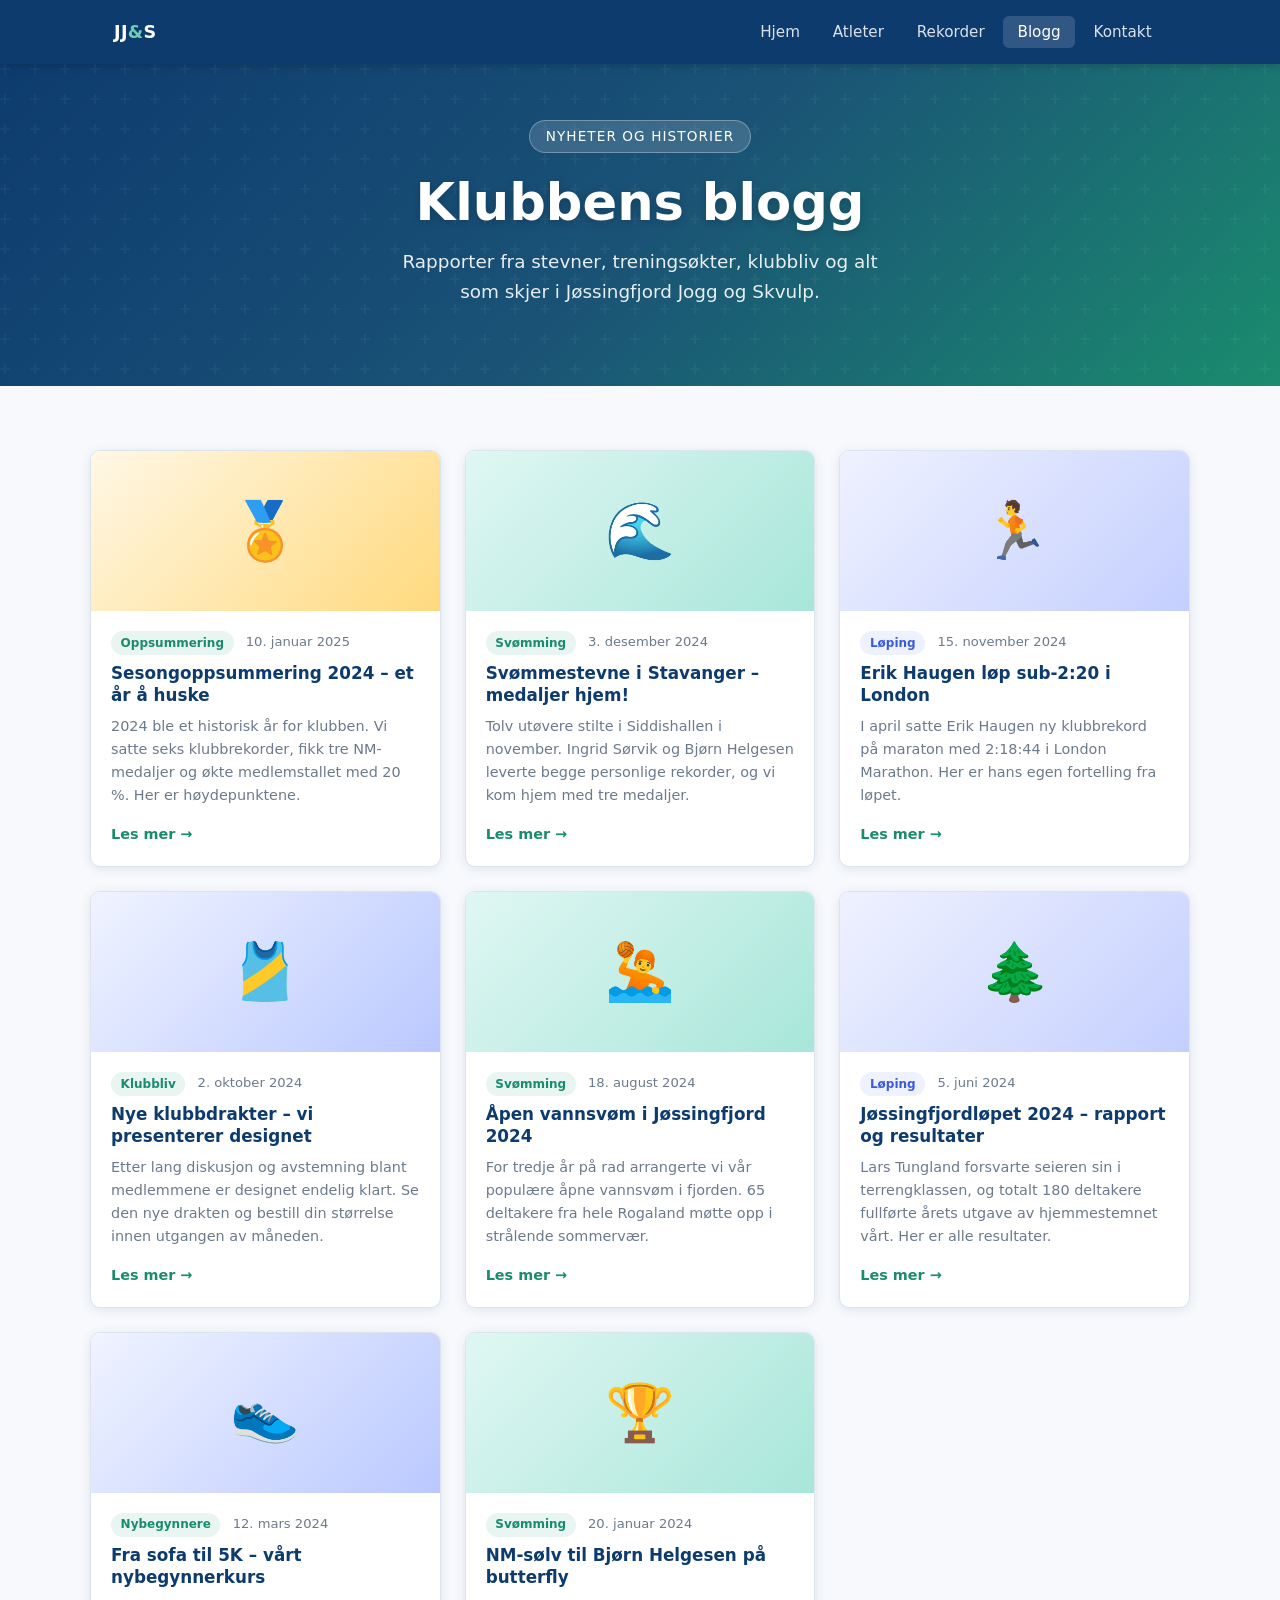
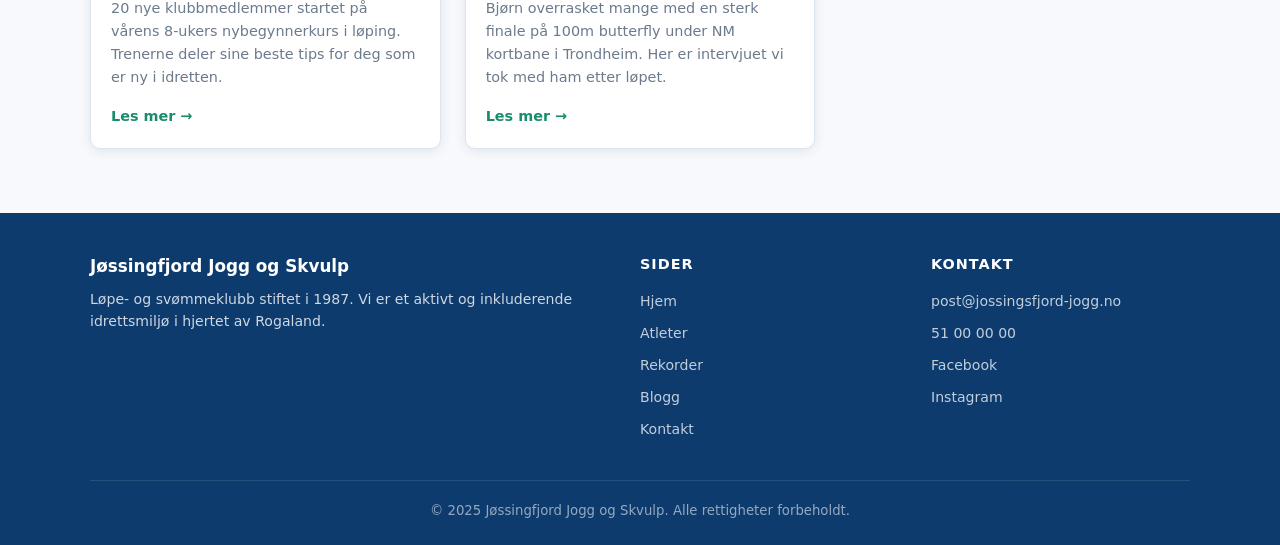
==== blogg.html @ 6ea7fe66 "Initial commit: Jøssingfjord Jogg og Skvulp nettside" ====
<!DOCTYPE html>
<html lang="no">
<head>
  <meta charset="UTF-8">
  <meta name="viewport" content="width=device-width, initial-scale=1.0">
  <title>Blogg – Jøssingfjord Jogg og Skvulp</title>
  <meta name="description" content="Nyheter, historier og oppdateringer fra Jøssingfjord Jogg og Skvulp.">
  <link rel="stylesheet" href="css/style.css">
</head>
<body>

<nav>
  <div class="nav-inner">
    <a href="index.html" class="nav-logo">JJ<span>&</span>S</a>
    <ul class="nav-links">
      <li><a href="index.html">Hjem</a></li>
      <li><a href="atleter.html">Atleter</a></li>
      <li><a href="rekorder.html">Rekorder</a></li>
      <li><a href="blogg.html" class="active">Blogg</a></li>
      <li><a href="kontakt.html">Kontakt</a></li>
    </ul>
    <div class="hamburger" aria-label="Meny" role="button">
      <span></span><span></span><span></span>
    </div>
  </div>
</nav>

<section class="hero" style="padding: 3.5rem 1.5rem 3rem;">
  <div class="hero-content">
    <div class="hero-badge">Nyheter og historier</div>
    <h1>Klubbens blogg</h1>
    <p>Rapporter fra stevner, treningsøkter, klubbliv og alt som skjer i Jøssingfjord Jogg og Skvulp.</p>
  </div>
</section>

<section class="section">
  <div class="container">
    <div class="blog-grid">

      <div class="blog-card">
        <div class="blog-card-img event-bg">🏅</div>
        <div class="blog-card-body">
          <div class="blog-meta">
            <span class="blog-tag">Oppsummering</span>
            10. januar 2025
          </div>
          <h3>Sesongoppsummering 2024 – et år å huske</h3>
          <p>2024 ble et historisk år for klubben. Vi satte seks klubbrekorder, fikk tre NM-medaljer og økte medlemstallet med 20 %. Her er høydepunktene.</p>
          <a href="blogg/sesongoppsummering-2024.html" class="read-more">Les mer →</a>
        </div>
      </div>

      <div class="blog-card">
        <div class="blog-card-img swim-bg">🌊</div>
        <div class="blog-card-body">
          <div class="blog-meta">
            <span class="blog-tag">Svømming</span>
            3. desember 2024
          </div>
          <h3>Svømmestevne i Stavanger – medaljer hjem!</h3>
          <p>Tolv utøvere stilte i Siddishallen i november. Ingrid Sørvik og Bjørn Helgesen leverte begge personlige rekorder, og vi kom hjem med tre medaljer.</p>
          <a href="blogg.html" class="read-more">Les mer →</a>
        </div>
      </div>

      <div class="blog-card">
        <div class="blog-card-img run-bg">🏃</div>
        <div class="blog-card-body">
          <div class="blog-meta">
            <span class="blog-tag run">Løping</span>
            15. november 2024
          </div>
          <h3>Erik Haugen løp sub-2:20 i London</h3>
          <p>I april satte Erik Haugen ny klubbrekord på maraton med 2:18:44 i London Marathon. Her er hans egen fortelling fra løpet.</p>
          <a href="blogg.html" class="read-more">Les mer →</a>
        </div>
      </div>

      <div class="blog-card">
        <div class="blog-card-img club-bg">🎽</div>
        <div class="blog-card-body">
          <div class="blog-meta">
            <span class="blog-tag">Klubbliv</span>
            2. oktober 2024
          </div>
          <h3>Nye klubbdrakter – vi presenterer designet</h3>
          <p>Etter lang diskusjon og avstemning blant medlemmene er designet endelig klart. Se den nye drakten og bestill din størrelse innen utgangen av måneden.</p>
          <a href="blogg.html" class="read-more">Les mer →</a>
        </div>
      </div>

      <div class="blog-card">
        <div class="blog-card-img swim-bg">🤽</div>
        <div class="blog-card-body">
          <div class="blog-meta">
            <span class="blog-tag">Svømming</span>
            18. august 2024
          </div>
          <h3>Åpen vannsvøm i Jøssingfjord 2024</h3>
          <p>For tredje år på rad arrangerte vi vår populære åpne vannsvøm i fjorden. 65 deltakere fra hele Rogaland møtte opp i strålende sommervær.</p>
          <a href="blogg.html" class="read-more">Les mer →</a>
        </div>
      </div>

      <div class="blog-card">
        <div class="blog-card-img run-bg">🌲</div>
        <div class="blog-card-body">
          <div class="blog-meta">
            <span class="blog-tag run">Løping</span>
            5. juni 2024
          </div>
          <h3>Jøssingfjordløpet 2024 – rapport og resultater</h3>
          <p>Lars Tungland forsvarte seieren sin i terrengklassen, og totalt 180 deltakere fullførte årets utgave av hjemmestemnet vårt. Her er alle resultater.</p>
          <a href="blogg.html" class="read-more">Les mer →</a>
        </div>
      </div>

      <div class="blog-card">
        <div class="blog-card-img club-bg">👟</div>
        <div class="blog-card-body">
          <div class="blog-meta">
            <span class="blog-tag">Nybegynnere</span>
            12. mars 2024
          </div>
          <h3>Fra sofa til 5K – vårt nybegynnerkurs</h3>
          <p>20 nye klubbmedlemmer startet på vårens 8-ukers nybegynnerkurs i løping. Trenerne deler sine beste tips for deg som er ny i idretten.</p>
          <a href="blogg.html" class="read-more">Les mer →</a>
        </div>
      </div>

      <div class="blog-card">
        <div class="blog-card-img swim-bg">🏆</div>
        <div class="blog-card-body">
          <div class="blog-meta">
            <span class="blog-tag">Svømming</span>
            20. januar 2024
          </div>
          <h3>NM-sølv til Bjørn Helgesen på butterfly</h3>
          <p>Bjørn overrasket mange med en sterk finale på 100m butterfly under NM kortbane i Trondheim. Her er intervjuet vi tok med ham etter løpet.</p>
          <a href="blogg.html" class="read-more">Les mer →</a>
        </div>
      </div>

    </div>
  </div>
</section>

<footer>
  <div class="footer-inner">
    <div class="footer-grid">
      <div class="footer-brand">
        <strong>Jøssingfjord Jogg og Skvulp</strong>
        <p>Løpe- og svømmeklubb stiftet i 1987. Vi er et aktivt og inkluderende idrettsmiljø i hjertet av Rogaland.</p>
      </div>
      <div class="footer-col">
        <h4>Sider</h4>
        <ul>
          <li><a href="index.html">Hjem</a></li>
          <li><a href="atleter.html">Atleter</a></li>
          <li><a href="rekorder.html">Rekorder</a></li>
          <li><a href="blogg.html">Blogg</a></li>
          <li><a href="kontakt.html">Kontakt</a></li>
        </ul>
      </div>
      <div class="footer-col">
        <h4>Kontakt</h4>
        <ul>
          <li><a href="mailto:post@jossingsfjord-jogg.no">post@jossingsfjord-jogg.no</a></li>
          <li><a href="tel:+4751000000">51 00 00 00</a></li>
          <li><a href="#">Facebook</a></li>
          <li><a href="#">Instagram</a></li>
        </ul>
      </div>
    </div>
    <div class="footer-bottom">
      &copy; 2025 Jøssingfjord Jogg og Skvulp. Alle rettigheter forbeholdt.
    </div>
  </div>
</footer>

<script src="js/main.js"></script>
</body>
</html>
---- css/style.css ----
/* =====================
   JØSSINGFJORD JOGG OG SKVULP
   ===================== */

:root {
  --primary: #0d3b6e;
  --accent: #1a8c6e;
  --light-accent: #e8f5f1;
  --bg: #f7f9fc;
  --white: #ffffff;
  --text: #1e2a3a;
  --muted: #6b7a8d;
  --border: #dce4ee;
  --shadow: 0 2px 12px rgba(13, 59, 110, 0.10);
  --radius: 10px;
}

* {
  box-sizing: border-box;
  margin: 0;
  padding: 0;
}

html {
  scroll-behavior: smooth;
}

body {
  font-family: 'Segoe UI', system-ui, -apple-system, sans-serif;
  background: var(--bg);
  color: var(--text);
  line-height: 1.6;
}

/* ---- NAVIGATION ---- */
nav {
  background: var(--primary);
  position: sticky;
  top: 0;
  z-index: 100;
  box-shadow: 0 2px 8px rgba(0,0,0,0.18);
}

.nav-inner {
  max-width: 1100px;
  margin: 0 auto;
  display: flex;
  align-items: center;
  justify-content: space-between;
  padding: 0 1.5rem;
  height: 64px;
}

.nav-logo {
  color: var(--white);
  font-size: 1.1rem;
  font-weight: 700;
  text-decoration: none;
  letter-spacing: 0.02em;
}

.nav-logo span {
  color: #6ecfb2;
}

.nav-links {
  display: flex;
  gap: 0.25rem;
  list-style: none;
}

.nav-links a {
  color: rgba(255,255,255,0.85);
  text-decoration: none;
  padding: 0.45rem 0.9rem;
  border-radius: 6px;
  font-size: 0.95rem;
  transition: background 0.2s, color 0.2s;
}

.nav-links a:hover,
.nav-links a.active {
  background: rgba(255,255,255,0.15);
  color: #fff;
}

.hamburger {
  display: none;
  flex-direction: column;
  gap: 5px;
  cursor: pointer;
  padding: 0.5rem;
}

.hamburger span {
  display: block;
  width: 24px;
  height: 2px;
  background: white;
  border-radius: 2px;
  transition: 0.3s;
}

/* ---- HERO ---- */
.hero {
  background: linear-gradient(135deg, var(--primary) 0%, #1a5276 50%, var(--accent) 100%);
  color: white;
  text-align: center;
  padding: 6rem 1.5rem 5rem;
  position: relative;
  overflow: hidden;
}

.hero::before {
  content: '';
  position: absolute;
  inset: 0;
  background: url("data:image/svg+xml,%3Csvg width='60' height='60' viewBox='0 0 60 60' xmlns='http://www.w3.org/2000/svg'%3E%3Cg fill='none' fill-rule='evenodd'%3E%3Cg fill='%23ffffff' fill-opacity='0.04'%3E%3Cpath d='M36 34v-4h-2v4h-4v2h4v4h2v-4h4v-2h-4zm0-30V0h-2v4h-4v2h4v4h2V6h4V4h-4zM6 34v-4H4v4H0v2h4v4h2v-4h4v-2H6zM6 4V0H4v4H0v2h4v4h2V6h4V4H6z'/%3E%3C/g%3E%3C/g%3E%3C/svg%3E");
}

.hero-content {
  position: relative;
  max-width: 700px;
  margin: 0 auto;
}

.hero-badge {
  display: inline-block;
  background: rgba(255,255,255,0.15);
  border: 1px solid rgba(255,255,255,0.3);
  border-radius: 20px;
  padding: 0.3rem 1rem;
  font-size: 0.85rem;
  letter-spacing: 0.08em;
  text-transform: uppercase;
  margin-bottom: 1.2rem;
}

.hero h1 {
  font-size: clamp(2rem, 5vw, 3.2rem);
  font-weight: 800;
  line-height: 1.15;
  margin-bottom: 1rem;
  text-shadow: 0 2px 8px rgba(0,0,0,0.2);
}

.hero p {
  font-size: 1.15rem;
  opacity: 0.9;
  margin-bottom: 2rem;
  max-width: 500px;
  margin-left: auto;
  margin-right: auto;
}

.hero-icons {
  font-size: 2.5rem;
  margin-bottom: 1.5rem;
  display: flex;
  justify-content: center;
  gap: 1rem;
}

.btn {
  display: inline-block;
  padding: 0.75rem 1.8rem;
  border-radius: 8px;
  font-weight: 600;
  font-size: 0.95rem;
  text-decoration: none;
  transition: all 0.2s;
  cursor: pointer;
  border: none;
}

.btn-white {
  background: white;
  color: var(--primary);
}

.btn-white:hover {
  background: #f0f4ff;
  transform: translateY(-1px);
  box-shadow: 0 4px 16px rgba(0,0,0,0.15);
}

.btn-outline {
  background: transparent;
  color: white;
  border: 2px solid rgba(255,255,255,0.6);
  margin-left: 0.75rem;
}

.btn-outline:hover {
  background: rgba(255,255,255,0.15);
  border-color: white;
}

.btn-primary {
  background: var(--accent);
  color: white;
}

.btn-primary:hover {
  background: #157a5e;
  transform: translateY(-1px);
  box-shadow: 0 4px 16px rgba(26,140,110,0.35);
}

/* ---- SECTIONS ---- */
.section {
  padding: 4rem 1.5rem;
}

.section-alt {
  background: var(--white);
}

.container {
  max-width: 1100px;
  margin: 0 auto;
}

.section-header {
  text-align: center;
  margin-bottom: 3rem;
}

.section-label {
  display: inline-block;
  color: var(--accent);
  font-weight: 700;
  font-size: 0.8rem;
  letter-spacing: 0.12em;
  text-transform: uppercase;
  margin-bottom: 0.5rem;
}

.section-header h2 {
  font-size: clamp(1.6rem, 3vw, 2.2rem);
  color: var(--primary);
  font-weight: 800;
}

.section-header p {
  color: var(--muted);
  margin-top: 0.75rem;
  max-width: 540px;
  margin-left: auto;
  margin-right: auto;
}

/* ---- CARDS ---- */
.card-grid {
  display: grid;
  grid-template-columns: repeat(auto-fit, minmax(280px, 1fr));
  gap: 1.5rem;
}

.card {
  background: var(--white);
  border-radius: var(--radius);
  box-shadow: var(--shadow);
  border: 1px solid var(--border);
  overflow: hidden;
  transition: transform 0.2s, box-shadow 0.2s;
}

.card:hover {
  transform: translateY(-3px);
  box-shadow: 0 8px 24px rgba(13,59,110,0.13);
}

.card-body {
  padding: 1.5rem;
}

.card-icon {
  font-size: 2rem;
  margin-bottom: 0.75rem;
}

.card h3 {
  font-size: 1.1rem;
  color: var(--primary);
  margin-bottom: 0.5rem;
}

.card p {
  color: var(--muted);
  font-size: 0.95rem;
}

/* ---- ACTIVITY CARDS (homepage) ---- */
.activity-grid {
  display: grid;
  grid-template-columns: repeat(auto-fit, minmax(260px, 1fr));
  gap: 1.5rem;
}

.activity-card {
  background: var(--white);
  border-radius: var(--radius);
  box-shadow: var(--shadow);
  border: 1px solid var(--border);
  padding: 2rem 1.5rem;
  text-align: center;
  transition: transform 0.2s, box-shadow 0.2s;
}

.activity-card:hover {
  transform: translateY(-3px);
  box-shadow: 0 8px 24px rgba(13,59,110,0.13);
}

.activity-icon {
  font-size: 2.8rem;
  margin-bottom: 1rem;
}

.activity-card h3 {
  color: var(--primary);
  font-size: 1.2rem;
  margin-bottom: 0.75rem;
  font-weight: 700;
}

.activity-card p {
  color: var(--muted);
  font-size: 0.93rem;
  line-height: 1.65;
}

/* ---- STATS STRIP ---- */
.stats-strip {
  background: var(--primary);
  color: white;
  padding: 2.5rem 1.5rem;
}

.stats-grid {
  max-width: 1100px;
  margin: 0 auto;
  display: grid;
  grid-template-columns: repeat(auto-fit, minmax(160px, 1fr));
  gap: 1rem;
  text-align: center;
}

.stat-item strong {
  display: block;
  font-size: 2.2rem;
  font-weight: 800;
  color: #6ecfb2;
}

.stat-item span {
  font-size: 0.9rem;
  opacity: 0.85;
}

/* ---- ATHLETES ---- */
.athlete-grid {
  display: grid;
  grid-template-columns: repeat(auto-fill, minmax(260px, 1fr));
  gap: 1.5rem;
}

.athlete-card {
  background: var(--white);
  border-radius: var(--radius);
  box-shadow: var(--shadow);
  border: 1px solid var(--border);
  overflow: hidden;
  transition: transform 0.2s, box-shadow 0.2s;
}

.athlete-card:hover {
  transform: translateY(-3px);
  box-shadow: 0 8px 24px rgba(13,59,110,0.13);
}

.athlete-avatar {
  background: linear-gradient(135deg, var(--primary), var(--accent));
  height: 120px;
  display: flex;
  align-items: center;
  justify-content: center;
  font-size: 3rem;
}

.athlete-info {
  padding: 1.25rem;
}

.athlete-info h3 {
  color: var(--primary);
  font-size: 1.1rem;
  font-weight: 700;
  margin-bottom: 0.25rem;
}

.athlete-discipline {
  display: inline-block;
  background: var(--light-accent);
  color: var(--accent);
  font-size: 0.78rem;
  font-weight: 600;
  padding: 0.2rem 0.65rem;
  border-radius: 20px;
  margin-bottom: 0.75rem;
}

.athlete-discipline.run {
  background: #eef2ff;
  color: #3b5bdb;
}

.athlete-achievements {
  list-style: none;
  font-size: 0.88rem;
  color: var(--muted);
}

.athlete-achievements li {
  padding: 0.2rem 0;
  border-bottom: 1px solid var(--border);
}

.athlete-achievements li:last-child {
  border-bottom: none;
}

.athlete-achievements li::before {
  content: '🏅 ';
}

/* ---- RECORDS TABLE ---- */
.records-section {
  margin-bottom: 2.5rem;
}

.records-section h3 {
  color: var(--primary);
  font-size: 1.2rem;
  font-weight: 700;
  margin-bottom: 1rem;
  padding-bottom: 0.5rem;
  border-bottom: 2px solid var(--accent);
  display: inline-block;
}

.records-table {
  width: 100%;
  border-collapse: collapse;
  background: var(--white);
  border-radius: var(--radius);
  overflow: hidden;
  box-shadow: var(--shadow);
  border: 1px solid var(--border);
  margin-bottom: 1rem;
}

.records-table thead {
  background: var(--primary);
  color: white;
}

.records-table th {
  padding: 0.8rem 1rem;
  text-align: left;
  font-size: 0.88rem;
  font-weight: 600;
  letter-spacing: 0.04em;
}

.records-table td {
  padding: 0.75rem 1rem;
  font-size: 0.93rem;
  border-bottom: 1px solid var(--border);
}

.records-table tr:last-child td {
  border-bottom: none;
}

.records-table tr:nth-child(even) {
  background: #f8fafc;
}

.records-table tr:hover td {
  background: var(--light-accent);
}

.record-time {
  font-weight: 700;
  color: var(--accent);
  font-family: 'Courier New', monospace;
  font-size: 1rem;
}

.tab-group {
  display: flex;
  gap: 0.5rem;
  margin-bottom: 2rem;
  flex-wrap: wrap;
}

.tab-btn {
  padding: 0.5rem 1.2rem;
  border-radius: 6px;
  border: 2px solid var(--border);
  background: white;
  color: var(--muted);
  font-weight: 600;
  font-size: 0.9rem;
  cursor: pointer;
  transition: all 0.2s;
}

.tab-btn.active,
.tab-btn:hover {
  background: var(--primary);
  color: white;
  border-color: var(--primary);
}

.tab-panel {
  display: none;
}

.tab-panel.active {
  display: block;
}

/* ---- BLOG ---- */
.blog-grid {
  display: grid;
  grid-template-columns: repeat(auto-fill, minmax(320px, 1fr));
  gap: 1.5rem;
}

.blog-card {
  background: var(--white);
  border-radius: var(--radius);
  box-shadow: var(--shadow);
  border: 1px solid var(--border);
  overflow: hidden;
  transition: transform 0.2s, box-shadow 0.2s;
  display: flex;
  flex-direction: column;
}

.blog-card:hover {
  transform: translateY(-3px);
  box-shadow: 0 8px 24px rgba(13,59,110,0.13);
}

.blog-card-img {
  height: 160px;
  display: flex;
  align-items: center;
  justify-content: center;
  font-size: 3.5rem;
}

.blog-card-img.run-bg { background: linear-gradient(135deg, #eef2ff, #c5cffe); }
.blog-card-img.swim-bg { background: linear-gradient(135deg, #e0f7f3, #a8e6d9); }
.blog-card-img.event-bg { background: linear-gradient(135deg, #fff8e6, #ffd97d); }
.blog-card-img.club-bg { background: linear-gradient(135deg, #f0f4ff, #bac8ff); }

.blog-card-body {
  padding: 1.25rem;
  flex: 1;
  display: flex;
  flex-direction: column;
}

.blog-meta {
  font-size: 0.82rem;
  color: var(--muted);
  margin-bottom: 0.5rem;
}

.blog-tag {
  display: inline-block;
  background: var(--light-accent);
  color: var(--accent);
  font-size: 0.75rem;
  font-weight: 600;
  padding: 0.15rem 0.6rem;
  border-radius: 20px;
  margin-right: 0.5rem;
}

.blog-tag.run { background: #eef2ff; color: #3b5bdb; }

.blog-card-body h3 {
  color: var(--primary);
  font-size: 1.05rem;
  font-weight: 700;
  margin-bottom: 0.5rem;
  line-height: 1.3;
}

.blog-card-body p {
  color: var(--muted);
  font-size: 0.9rem;
  flex: 1;
  margin-bottom: 1rem;
}

.read-more {
  color: var(--accent);
  font-weight: 600;
  font-size: 0.9rem;
  text-decoration: none;
}

.read-more:hover {
  text-decoration: underline;
}

/* ---- BLOG POST ---- */
.post-header {
  background: linear-gradient(135deg, var(--primary), var(--accent));
  color: white;
  padding: 4rem 1.5rem 3rem;
  text-align: center;
}

.post-header h1 {
  font-size: clamp(1.6rem, 4vw, 2.4rem);
  font-weight: 800;
  margin-bottom: 1rem;
  max-width: 700px;
  margin-left: auto;
  margin-right: auto;
}

.post-meta {
  font-size: 0.9rem;
  opacity: 0.85;
}

.post-body {
  max-width: 720px;
  margin: 3rem auto;
  padding: 0 1.5rem;
}

.post-body h2 {
  color: var(--primary);
  font-size: 1.35rem;
  margin-top: 2rem;
  margin-bottom: 0.75rem;
}

.post-body p {
  margin-bottom: 1.2rem;
  line-height: 1.75;
  color: #2d3a4a;
}

.post-body ul {
  padding-left: 1.5rem;
  margin-bottom: 1.2rem;
  color: #2d3a4a;
  line-height: 1.75;
}

.post-back {
  max-width: 720px;
  margin: 0 auto 2rem;
  padding: 0 1.5rem;
}

/* ---- CONTACT ---- */
.contact-grid {
  display: grid;
  grid-template-columns: 1fr 1fr;
  gap: 3rem;
  align-items: start;
}

@media (max-width: 700px) {
  .contact-grid { grid-template-columns: 1fr; }
}

.contact-info h3 {
  color: var(--primary);
  font-size: 1.2rem;
  margin-bottom: 1.5rem;
}

.contact-item {
  display: flex;
  gap: 1rem;
  margin-bottom: 1.25rem;
  align-items: flex-start;
}

.contact-item-icon {
  font-size: 1.4rem;
  flex-shrink: 0;
}

.contact-item-text strong {
  display: block;
  color: var(--primary);
  font-size: 0.88rem;
  margin-bottom: 0.15rem;
}

.contact-item-text span {
  color: var(--muted);
  font-size: 0.93rem;
}

.contact-form {
  background: var(--white);
  border-radius: var(--radius);
  box-shadow: var(--shadow);
  border: 1px solid var(--border);
  padding: 2rem;
}

.contact-form h3 {
  color: var(--primary);
  font-size: 1.2rem;
  margin-bottom: 1.5rem;
}

.form-group {
  margin-bottom: 1.2rem;
}

.form-group label {
  display: block;
  font-weight: 600;
  font-size: 0.88rem;
  color: var(--text);
  margin-bottom: 0.4rem;
}

.form-group input,
.form-group select,
.form-group textarea {
  width: 100%;
  padding: 0.65rem 0.9rem;
  border: 1.5px solid var(--border);
  border-radius: 6px;
  font-size: 0.95rem;
  font-family: inherit;
  color: var(--text);
  background: var(--bg);
  transition: border-color 0.2s;
}

.form-group input:focus,
.form-group select:focus,
.form-group textarea:focus {
  outline: none;
  border-color: var(--accent);
}

.form-group textarea {
  resize: vertical;
  min-height: 120px;
}

/* ---- FOOTER ---- */
footer {
  background: var(--primary);
  color: rgba(255,255,255,0.8);
  padding: 2.5rem 1.5rem 1.5rem;
}

.footer-inner {
  max-width: 1100px;
  margin: 0 auto;
}

.footer-grid {
  display: grid;
  grid-template-columns: 2fr 1fr 1fr;
  gap: 2rem;
  margin-bottom: 2rem;
}

@media (max-width: 640px) {
  .footer-grid { grid-template-columns: 1fr; }
}

.footer-brand strong {
  display: block;
  font-size: 1.05rem;
  color: white;
  margin-bottom: 0.5rem;
}

.footer-brand p {
  font-size: 0.88rem;
  line-height: 1.6;
}

.footer-col h4 {
  color: white;
  font-size: 0.9rem;
  margin-bottom: 0.75rem;
  text-transform: uppercase;
  letter-spacing: 0.07em;
}

.footer-col ul {
  list-style: none;
}

.footer-col ul li {
  margin-bottom: 0.4rem;
}

.footer-col ul li a {
  color: rgba(255,255,255,0.75);
  text-decoration: none;
  font-size: 0.88rem;
  transition: color 0.2s;
}

.footer-col ul li a:hover {
  color: #6ecfb2;
}

.footer-bottom {
  border-top: 1px solid rgba(255,255,255,0.15);
  padding-top: 1.2rem;
  font-size: 0.83rem;
  text-align: center;
  opacity: 0.7;
}

/* ---- RESPONSIVE ---- */
@media (max-width: 768px) {
  .nav-links {
    display: none;
    flex-direction: column;
    position: absolute;
    top: 64px;
    left: 0;
    right: 0;
    background: var(--primary);
    padding: 1rem;
    box-shadow: 0 4px 12px rgba(0,0,0,0.2);
  }
  .nav-links.open {
    display: flex;
  }
  .hamburger {
    display: flex;
  }
  .hero {
    padding: 4rem 1.5rem 3.5rem;
  }
  .btn-outline {
    margin-left: 0;
    margin-top: 0.5rem;
  }
}

@media (max-width: 480px) {
  .records-table th:nth-child(3),
  .records-table td:nth-child(3) {
    display: none;
  }
}
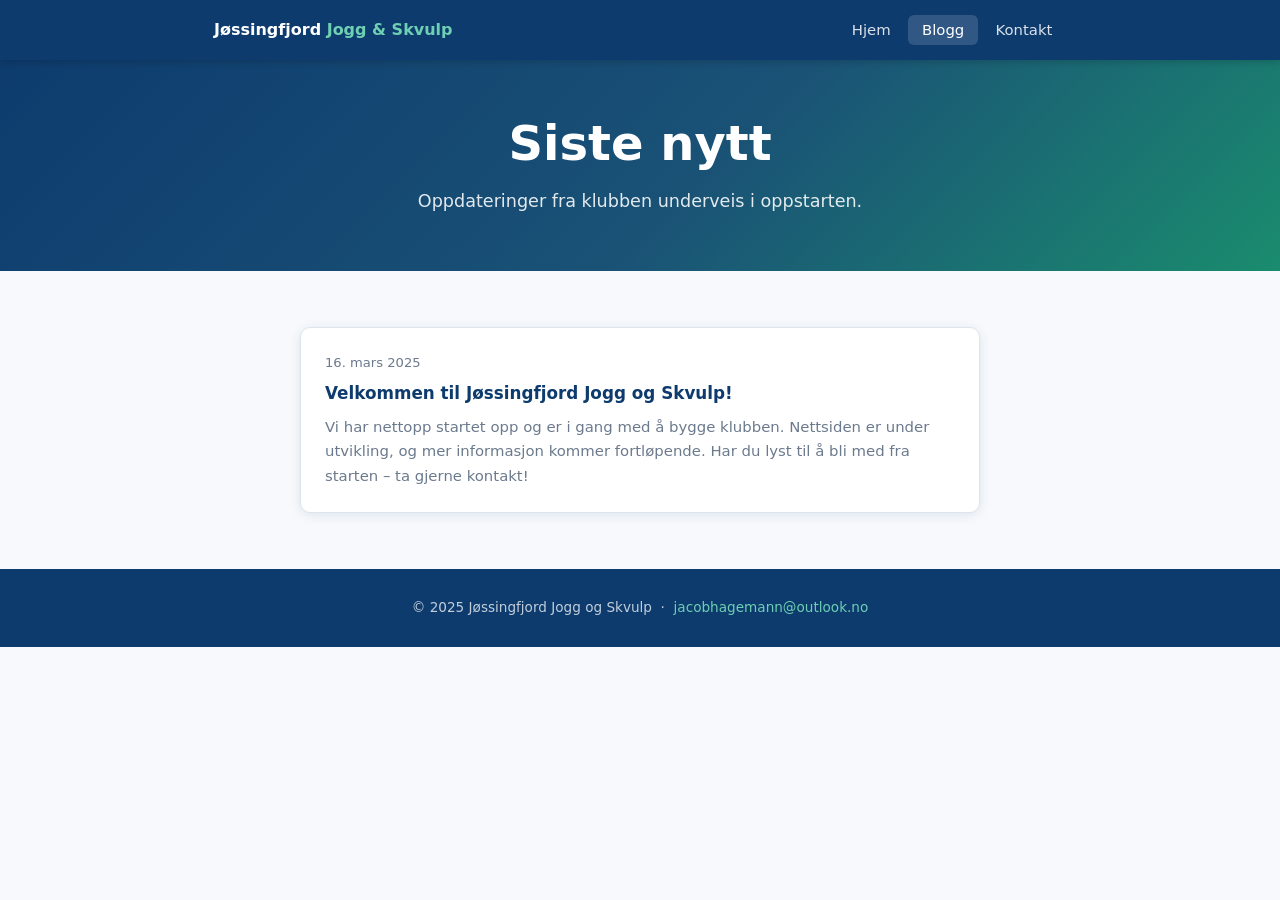
==== commit cb473b3d: "Forenklet til 3 sider, oppstartstone, ekte kontaktepost" ====
--- a/blogg.html
+++ b/blogg.html
@@ -4,18 +4,16 @@
   <meta charset="UTF-8">
   <meta name="viewport" content="width=device-width, initial-scale=1.0">
   <title>Blogg – Jøssingfjord Jogg og Skvulp</title>
-  <meta name="description" content="Nyheter, historier og oppdateringer fra Jøssingfjord Jogg og Skvulp.">
+  <meta name="description" content="Siste nytt fra Jøssingfjord Jogg og Skvulp.">
   <link rel="stylesheet" href="css/style.css">
 </head>
 <body>
 
 <nav>
   <div class="nav-inner">
-    <a href="index.html" class="nav-logo">JJ<span>&</span>S</a>
+    <a href="index.html" class="nav-logo">Jøssingfjord <span>Jogg & Skvulp</span></a>
     <ul class="nav-links">
       <li><a href="index.html">Hjem</a></li>
-      <li><a href="atleter.html">Atleter</a></li>
-      <li><a href="rekorder.html">Rekorder</a></li>
       <li><a href="blogg.html" class="active">Blogg</a></li>
       <li><a href="kontakt.html">Kontakt</a></li>
     </ul>
@@ -26,156 +24,41 @@
 </nav>
 
 <section class="hero" style="padding: 3.5rem 1.5rem 3rem;">
-  <div class="hero-content">
-    <div class="hero-badge">Nyheter og historier</div>
-    <h1>Klubbens blogg</h1>
-    <p>Rapporter fra stevner, treningsøkter, klubbliv og alt som skjer i Jøssingfjord Jogg og Skvulp.</p>
-  </div>
+  <h1>Siste nytt</h1>
+  <p>Oppdateringer fra klubben underveis i oppstarten.</p>
 </section>
 
 <section class="section">
-  <div class="container">
-    <div class="blog-grid">
+  <div class="container" style="max-width:680px;">
 
-      <div class="blog-card">
-        <div class="blog-card-img event-bg">🏅</div>
-        <div class="blog-card-body">
-          <div class="blog-meta">
-            <span class="blog-tag">Oppsummering</span>
-            10. januar 2025
-          </div>
-          <h3>Sesongoppsummering 2024 – et år å huske</h3>
-          <p>2024 ble et historisk år for klubben. Vi satte seks klubbrekorder, fikk tre NM-medaljer og økte medlemstallet med 20 %. Her er høydepunktene.</p>
-          <a href="blogg/sesongoppsummering-2024.html" class="read-more">Les mer →</a>
-        </div>
+    <div class="blog-list">
+
+      <!-- NYESTE INNLEGG ØVERST -->
+      <!-- For å legge til et nytt innlegg, kopier blokken under og lim inn over de andre -->
+
+      <div class="blog-item">
+        <div class="blog-item-meta">16. mars 2025</div>
+        <h3>Velkommen til Jøssingfjord Jogg og Skvulp!</h3>
+        <p>Vi har nettopp startet opp og er i gang med å bygge klubben. Nettsiden er under utvikling, og mer informasjon kommer fortløpende. Har du lyst til å bli med fra starten – ta gjerne kontakt!</p>
       </div>
 
-      <div class="blog-card">
-        <div class="blog-card-img swim-bg">🌊</div>
-        <div class="blog-card-body">
-          <div class="blog-meta">
-            <span class="blog-tag">Svømming</span>
-            3. desember 2024
-          </div>
-          <h3>Svømmestevne i Stavanger – medaljer hjem!</h3>
-          <p>Tolv utøvere stilte i Siddishallen i november. Ingrid Sørvik og Bjørn Helgesen leverte begge personlige rekorder, og vi kom hjem med tre medaljer.</p>
-          <a href="blogg.html" class="read-more">Les mer →</a>
-        </div>
+      <!-- EKSEMPEL PÅ NYTT INNLEGG (slett denne kommentaren når du legger til ekte innhold):
+
+      <div class="blog-item">
+        <div class="blog-item-meta">DD. måned ÅÅÅÅ</div>
+        <h3>Tittelen på innlegget</h3>
+        <p>Teksten her. Du kan skrive så mye du vil.</p>
       </div>
 
-      <div class="blog-card">
-        <div class="blog-card-img run-bg">🏃</div>
-        <div class="blog-card-body">
-          <div class="blog-meta">
-            <span class="blog-tag run">Løping</span>
-            15. november 2024
-          </div>
-          <h3>Erik Haugen løp sub-2:20 i London</h3>
-          <p>I april satte Erik Haugen ny klubbrekord på maraton med 2:18:44 i London Marathon. Her er hans egen fortelling fra løpet.</p>
-          <a href="blogg.html" class="read-more">Les mer →</a>
-        </div>
-      </div>
-
-      <div class="blog-card">
-        <div class="blog-card-img club-bg">🎽</div>
-        <div class="blog-card-body">
-          <div class="blog-meta">
-            <span class="blog-tag">Klubbliv</span>
-            2. oktober 2024
-          </div>
-          <h3>Nye klubbdrakter – vi presenterer designet</h3>
-          <p>Etter lang diskusjon og avstemning blant medlemmene er designet endelig klart. Se den nye drakten og bestill din størrelse innen utgangen av måneden.</p>
-          <a href="blogg.html" class="read-more">Les mer →</a>
-        </div>
-      </div>
-
-      <div class="blog-card">
-        <div class="blog-card-img swim-bg">🤽</div>
-        <div class="blog-card-body">
-          <div class="blog-meta">
-            <span class="blog-tag">Svømming</span>
-            18. august 2024
-          </div>
-          <h3>Åpen vannsvøm i Jøssingfjord 2024</h3>
-          <p>For tredje år på rad arrangerte vi vår populære åpne vannsvøm i fjorden. 65 deltakere fra hele Rogaland møtte opp i strålende sommervær.</p>
-          <a href="blogg.html" class="read-more">Les mer →</a>
-        </div>
-      </div>
-
-      <div class="blog-card">
-        <div class="blog-card-img run-bg">🌲</div>
-        <div class="blog-card-body">
-          <div class="blog-meta">
-            <span class="blog-tag run">Løping</span>
-            5. juni 2024
-          </div>
-          <h3>Jøssingfjordløpet 2024 – rapport og resultater</h3>
-          <p>Lars Tungland forsvarte seieren sin i terrengklassen, og totalt 180 deltakere fullførte årets utgave av hjemmestemnet vårt. Her er alle resultater.</p>
-          <a href="blogg.html" class="read-more">Les mer →</a>
-        </div>
-      </div>
-
-      <div class="blog-card">
-        <div class="blog-card-img club-bg">👟</div>
-        <div class="blog-card-body">
-          <div class="blog-meta">
-            <span class="blog-tag">Nybegynnere</span>
-            12. mars 2024
-          </div>
-          <h3>Fra sofa til 5K – vårt nybegynnerkurs</h3>
-          <p>20 nye klubbmedlemmer startet på vårens 8-ukers nybegynnerkurs i løping. Trenerne deler sine beste tips for deg som er ny i idretten.</p>
-          <a href="blogg.html" class="read-more">Les mer →</a>
-        </div>
-      </div>
-
-      <div class="blog-card">
-        <div class="blog-card-img swim-bg">🏆</div>
-        <div class="blog-card-body">
-          <div class="blog-meta">
-            <span class="blog-tag">Svømming</span>
-            20. januar 2024
-          </div>
-          <h3>NM-sølv til Bjørn Helgesen på butterfly</h3>
-          <p>Bjørn overrasket mange med en sterk finale på 100m butterfly under NM kortbane i Trondheim. Her er intervjuet vi tok med ham etter løpet.</p>
-          <a href="blogg.html" class="read-more">Les mer →</a>
-        </div>
-      </div>
+      -->
 
     </div>
+
   </div>
 </section>
 
 <footer>
-  <div class="footer-inner">
-    <div class="footer-grid">
-      <div class="footer-brand">
-        <strong>Jøssingfjord Jogg og Skvulp</strong>
-        <p>Løpe- og svømmeklubb stiftet i 1987. Vi er et aktivt og inkluderende idrettsmiljø i hjertet av Rogaland.</p>
-      </div>
-      <div class="footer-col">
-        <h4>Sider</h4>
-        <ul>
-          <li><a href="index.html">Hjem</a></li>
-          <li><a href="atleter.html">Atleter</a></li>
-          <li><a href="rekorder.html">Rekorder</a></li>
-          <li><a href="blogg.html">Blogg</a></li>
-          <li><a href="kontakt.html">Kontakt</a></li>
-        </ul>
-      </div>
-      <div class="footer-col">
-        <h4>Kontakt</h4>
-        <ul>
-          <li><a href="mailto:post@jossingsfjord-jogg.no">post@jossingsfjord-jogg.no</a></li>
-          <li><a href="tel:+4751000000">51 00 00 00</a></li>
-          <li><a href="#">Facebook</a></li>
-          <li><a href="#">Instagram</a></li>
-        </ul>
-      </div>
-    </div>
-    <div class="footer-bottom">
-      &copy; 2025 Jøssingfjord Jogg og Skvulp. Alle rettigheter forbeholdt.
-    </div>
-  </div>
+  <p>&copy; 2025 Jøssingfjord Jogg og Skvulp &nbsp;·&nbsp; <a href="mailto:jacobhagemann@outlook.no">jacobhagemann@outlook.no</a></p>
 </footer>
 
 <script src="js/main.js"></script>
--- a/css/style.css
+++ b/css/style.css
@@ -1,7 +1,3 @@
-/* =====================
-   JØSSINGFJORD JOGG OG SKVULP
-   ===================== */
-
 :root {
   --primary: #0d3b6e;
   --accent: #1a8c6e;
@@ -15,15 +11,8 @@
   --radius: 10px;
 }
 
-* {
-  box-sizing: border-box;
-  margin: 0;
-  padding: 0;
-}
-
-html {
-  scroll-behavior: smooth;
-}
+* { box-sizing: border-box; margin: 0; padding: 0; }
+html { scroll-behavior: smooth; }
 
 body {
   font-family: 'Segoe UI', system-ui, -apple-system, sans-serif;
@@ -32,7 +21,7 @@
   line-height: 1.6;
 }
 
-/* ---- NAVIGATION ---- */
+/* NAV */
 nav {
   background: var(--primary);
   position: sticky;
@@ -42,26 +31,23 @@
 }
 
 .nav-inner {
-  max-width: 1100px;
+  max-width: 900px;
   margin: 0 auto;
   display: flex;
   align-items: center;
   justify-content: space-between;
   padding: 0 1.5rem;
-  height: 64px;
+  height: 60px;
 }
 
 .nav-logo {
   color: var(--white);
-  font-size: 1.1rem;
+  font-size: 1rem;
   font-weight: 700;
   text-decoration: none;
-  letter-spacing: 0.02em;
-}
-
-.nav-logo span {
-  color: #6ecfb2;
-}
+}
+
+.nav-logo span { color: #6ecfb2; }
 
 .nav-links {
   display: flex;
@@ -72,9 +58,9 @@
 .nav-links a {
   color: rgba(255,255,255,0.85);
   text-decoration: none;
-  padding: 0.45rem 0.9rem;
+  padding: 0.4rem 0.85rem;
   border-radius: 6px;
-  font-size: 0.95rem;
+  font-size: 0.93rem;
   transition: background 0.2s, color 0.2s;
 }
 
@@ -91,37 +77,20 @@
   cursor: pointer;
   padding: 0.5rem;
 }
-
 .hamburger span {
   display: block;
   width: 24px;
   height: 2px;
   background: white;
   border-radius: 2px;
-  transition: 0.3s;
-}
-
-/* ---- HERO ---- */
+}
+
+/* HERO */
 .hero {
-  background: linear-gradient(135deg, var(--primary) 0%, #1a5276 50%, var(--accent) 100%);
+  background: linear-gradient(135deg, var(--primary) 0%, #1a5276 55%, var(--accent) 100%);
   color: white;
   text-align: center;
-  padding: 6rem 1.5rem 5rem;
-  position: relative;
-  overflow: hidden;
-}
-
-.hero::before {
-  content: '';
-  position: absolute;
-  inset: 0;
-  background: url("data:image/svg+xml,%3Csvg width='60' height='60' viewBox='0 0 60 60' xmlns='http://www.w3.org/2000/svg'%3E%3Cg fill='none' fill-rule='evenodd'%3E%3Cg fill='%23ffffff' fill-opacity='0.04'%3E%3Cpath d='M36 34v-4h-2v4h-4v2h4v4h2v-4h4v-2h-4zm0-30V0h-2v4h-4v2h4v4h2V6h4V4h-4zM6 34v-4H4v4H0v2h4v4h2v-4h4v-2H6zM6 4V0H4v4H0v2h4v4h2V6h4V4H6z'/%3E%3C/g%3E%3C/g%3E%3C/svg%3E");
-}
-
-.hero-content {
-  position: relative;
-  max-width: 700px;
-  margin: 0 auto;
+  padding: 5rem 1.5rem 4.5rem;
 }
 
 .hero-badge {
@@ -130,171 +99,79 @@
   border: 1px solid rgba(255,255,255,0.3);
   border-radius: 20px;
   padding: 0.3rem 1rem;
-  font-size: 0.85rem;
+  font-size: 0.82rem;
   letter-spacing: 0.08em;
   text-transform: uppercase;
   margin-bottom: 1.2rem;
 }
 
 .hero h1 {
-  font-size: clamp(2rem, 5vw, 3.2rem);
+  font-size: clamp(1.9rem, 5vw, 3rem);
   font-weight: 800;
   line-height: 1.15;
   margin-bottom: 1rem;
-  text-shadow: 0 2px 8px rgba(0,0,0,0.2);
 }
 
 .hero p {
-  font-size: 1.15rem;
-  opacity: 0.9;
-  margin-bottom: 2rem;
-  max-width: 500px;
-  margin-left: auto;
-  margin-right: auto;
+  font-size: 1.1rem;
+  opacity: 0.88;
+  max-width: 480px;
+  margin: 0 auto 0.5rem;
 }
 
 .hero-icons {
-  font-size: 2.5rem;
-  margin-bottom: 1.5rem;
-  display: flex;
-  justify-content: center;
-  gap: 1rem;
-}
-
-.btn {
-  display: inline-block;
-  padding: 0.75rem 1.8rem;
-  border-radius: 8px;
-  font-weight: 600;
-  font-size: 0.95rem;
-  text-decoration: none;
-  transition: all 0.2s;
-  cursor: pointer;
-  border: none;
-}
-
-.btn-white {
-  background: white;
-  color: var(--primary);
-}
-
-.btn-white:hover {
-  background: #f0f4ff;
-  transform: translateY(-1px);
-  box-shadow: 0 4px 16px rgba(0,0,0,0.15);
-}
-
-.btn-outline {
-  background: transparent;
-  color: white;
-  border: 2px solid rgba(255,255,255,0.6);
-  margin-left: 0.75rem;
-}
-
-.btn-outline:hover {
-  background: rgba(255,255,255,0.15);
-  border-color: white;
-}
-
-.btn-primary {
-  background: var(--accent);
-  color: white;
-}
-
-.btn-primary:hover {
-  background: #157a5e;
-  transform: translateY(-1px);
-  box-shadow: 0 4px 16px rgba(26,140,110,0.35);
-}
-
-/* ---- SECTIONS ---- */
-.section {
-  padding: 4rem 1.5rem;
-}
-
-.section-alt {
-  background: var(--white);
-}
-
-.container {
-  max-width: 1100px;
-  margin: 0 auto;
-}
+  font-size: 2.2rem;
+  margin-bottom: 1.2rem;
+}
+
+/* STARTUP BANNER */
+.startup-banner {
+  background: #fff8e6;
+  border-bottom: 1px solid #ffd97d;
+  text-align: center;
+  padding: 0.75rem 1.5rem;
+  font-size: 0.9rem;
+  color: #7a5c00;
+}
+
+/* SECTIONS */
+.section { padding: 3.5rem 1.5rem; }
+.section-alt { background: var(--white); }
+.container { max-width: 900px; margin: 0 auto; }
 
 .section-header {
   text-align: center;
-  margin-bottom: 3rem;
+  margin-bottom: 2.5rem;
 }
 
 .section-label {
   display: inline-block;
   color: var(--accent);
   font-weight: 700;
-  font-size: 0.8rem;
+  font-size: 0.78rem;
   letter-spacing: 0.12em;
   text-transform: uppercase;
-  margin-bottom: 0.5rem;
+  margin-bottom: 0.4rem;
 }
 
 .section-header h2 {
-  font-size: clamp(1.6rem, 3vw, 2.2rem);
+  font-size: clamp(1.5rem, 3vw, 2rem);
   color: var(--primary);
   font-weight: 800;
 }
 
 .section-header p {
   color: var(--muted);
-  margin-top: 0.75rem;
-  max-width: 540px;
+  margin-top: 0.6rem;
+  max-width: 520px;
   margin-left: auto;
   margin-right: auto;
 }
 
-/* ---- CARDS ---- */
-.card-grid {
-  display: grid;
-  grid-template-columns: repeat(auto-fit, minmax(280px, 1fr));
-  gap: 1.5rem;
-}
-
-.card {
-  background: var(--white);
-  border-radius: var(--radius);
-  box-shadow: var(--shadow);
-  border: 1px solid var(--border);
-  overflow: hidden;
-  transition: transform 0.2s, box-shadow 0.2s;
-}
-
-.card:hover {
-  transform: translateY(-3px);
-  box-shadow: 0 8px 24px rgba(13,59,110,0.13);
-}
-
-.card-body {
-  padding: 1.5rem;
-}
-
-.card-icon {
-  font-size: 2rem;
-  margin-bottom: 0.75rem;
-}
-
-.card h3 {
-  font-size: 1.1rem;
-  color: var(--primary);
-  margin-bottom: 0.5rem;
-}
-
-.card p {
-  color: var(--muted);
-  font-size: 0.95rem;
-}
-
-/* ---- ACTIVITY CARDS (homepage) ---- */
+/* ACTIVITY CARDS */
 .activity-grid {
   display: grid;
-  grid-template-columns: repeat(auto-fit, minmax(260px, 1fr));
+  grid-template-columns: repeat(auto-fit, minmax(240px, 1fr));
   gap: 1.5rem;
 }
 
@@ -305,23 +182,14 @@
   border: 1px solid var(--border);
   padding: 2rem 1.5rem;
   text-align: center;
-  transition: transform 0.2s, box-shadow 0.2s;
-}
-
-.activity-card:hover {
-  transform: translateY(-3px);
-  box-shadow: 0 8px 24px rgba(13,59,110,0.13);
-}
-
-.activity-icon {
-  font-size: 2.8rem;
-  margin-bottom: 1rem;
-}
+}
+
+.activity-icon { font-size: 2.5rem; margin-bottom: 0.9rem; }
 
 .activity-card h3 {
   color: var(--primary);
-  font-size: 1.2rem;
-  margin-bottom: 0.75rem;
+  font-size: 1.15rem;
+  margin-bottom: 0.6rem;
   font-weight: 700;
 }
 
@@ -331,545 +199,107 @@
   line-height: 1.65;
 }
 
-/* ---- STATS STRIP ---- */
-.stats-strip {
-  background: var(--primary);
-  color: white;
-  padding: 2.5rem 1.5rem;
-}
-
-.stats-grid {
-  max-width: 1100px;
-  margin: 0 auto;
-  display: grid;
-  grid-template-columns: repeat(auto-fit, minmax(160px, 1fr));
-  gap: 1rem;
-  text-align: center;
-}
-
-.stat-item strong {
-  display: block;
-  font-size: 2.2rem;
-  font-weight: 800;
-  color: #6ecfb2;
-}
-
-.stat-item span {
-  font-size: 0.9rem;
-  opacity: 0.85;
-}
-
-/* ---- ATHLETES ---- */
-.athlete-grid {
-  display: grid;
-  grid-template-columns: repeat(auto-fill, minmax(260px, 1fr));
-  gap: 1.5rem;
-}
-
-.athlete-card {
+/* BLOG */
+.blog-list { display: flex; flex-direction: column; gap: 1.25rem; }
+
+.blog-item {
   background: var(--white);
   border-radius: var(--radius);
   box-shadow: var(--shadow);
   border: 1px solid var(--border);
-  overflow: hidden;
-  transition: transform 0.2s, box-shadow 0.2s;
-}
-
-.athlete-card:hover {
-  transform: translateY(-3px);
-  box-shadow: 0 8px 24px rgba(13,59,110,0.13);
-}
-
-.athlete-avatar {
-  background: linear-gradient(135deg, var(--primary), var(--accent));
-  height: 120px;
-  display: flex;
-  align-items: center;
-  justify-content: center;
-  font-size: 3rem;
-}
-
-.athlete-info {
-  padding: 1.25rem;
-}
-
-.athlete-info h3 {
-  color: var(--primary);
-  font-size: 1.1rem;
-  font-weight: 700;
-  margin-bottom: 0.25rem;
-}
-
-.athlete-discipline {
-  display: inline-block;
-  background: var(--light-accent);
-  color: var(--accent);
-  font-size: 0.78rem;
-  font-weight: 600;
-  padding: 0.2rem 0.65rem;
-  border-radius: 20px;
-  margin-bottom: 0.75rem;
-}
-
-.athlete-discipline.run {
-  background: #eef2ff;
-  color: #3b5bdb;
-}
-
-.athlete-achievements {
-  list-style: none;
-  font-size: 0.88rem;
-  color: var(--muted);
-}
-
-.athlete-achievements li {
-  padding: 0.2rem 0;
-  border-bottom: 1px solid var(--border);
-}
-
-.athlete-achievements li:last-child {
-  border-bottom: none;
-}
-
-.athlete-achievements li::before {
-  content: '🏅 ';
-}
-
-/* ---- RECORDS TABLE ---- */
-.records-section {
-  margin-bottom: 2.5rem;
-}
-
-.records-section h3 {
-  color: var(--primary);
-  font-size: 1.2rem;
-  font-weight: 700;
-  margin-bottom: 1rem;
-  padding-bottom: 0.5rem;
-  border-bottom: 2px solid var(--accent);
-  display: inline-block;
-}
-
-.records-table {
-  width: 100%;
-  border-collapse: collapse;
-  background: var(--white);
-  border-radius: var(--radius);
-  overflow: hidden;
-  box-shadow: var(--shadow);
-  border: 1px solid var(--border);
-  margin-bottom: 1rem;
-}
-
-.records-table thead {
-  background: var(--primary);
-  color: white;
-}
-
-.records-table th {
-  padding: 0.8rem 1rem;
-  text-align: left;
-  font-size: 0.88rem;
-  font-weight: 600;
-  letter-spacing: 0.04em;
-}
-
-.records-table td {
-  padding: 0.75rem 1rem;
-  font-size: 0.93rem;
-  border-bottom: 1px solid var(--border);
-}
-
-.records-table tr:last-child td {
-  border-bottom: none;
-}
-
-.records-table tr:nth-child(even) {
-  background: #f8fafc;
-}
-
-.records-table tr:hover td {
-  background: var(--light-accent);
-}
-
-.record-time {
-  font-weight: 700;
-  color: var(--accent);
-  font-family: 'Courier New', monospace;
-  font-size: 1rem;
-}
-
-.tab-group {
-  display: flex;
-  gap: 0.5rem;
-  margin-bottom: 2rem;
-  flex-wrap: wrap;
-}
-
-.tab-btn {
-  padding: 0.5rem 1.2rem;
-  border-radius: 6px;
-  border: 2px solid var(--border);
-  background: white;
-  color: var(--muted);
-  font-weight: 600;
-  font-size: 0.9rem;
-  cursor: pointer;
-  transition: all 0.2s;
-}
-
-.tab-btn.active,
-.tab-btn:hover {
-  background: var(--primary);
-  color: white;
-  border-color: var(--primary);
-}
-
-.tab-panel {
-  display: none;
-}
-
-.tab-panel.active {
-  display: block;
-}
-
-/* ---- BLOG ---- */
-.blog-grid {
-  display: grid;
-  grid-template-columns: repeat(auto-fill, minmax(320px, 1fr));
-  gap: 1.5rem;
-}
-
-.blog-card {
-  background: var(--white);
-  border-radius: var(--radius);
-  box-shadow: var(--shadow);
-  border: 1px solid var(--border);
-  overflow: hidden;
-  transition: transform 0.2s, box-shadow 0.2s;
-  display: flex;
-  flex-direction: column;
-}
-
-.blog-card:hover {
-  transform: translateY(-3px);
-  box-shadow: 0 8px 24px rgba(13,59,110,0.13);
-}
-
-.blog-card-img {
-  height: 160px;
-  display: flex;
-  align-items: center;
-  justify-content: center;
-  font-size: 3.5rem;
-}
-
-.blog-card-img.run-bg { background: linear-gradient(135deg, #eef2ff, #c5cffe); }
-.blog-card-img.swim-bg { background: linear-gradient(135deg, #e0f7f3, #a8e6d9); }
-.blog-card-img.event-bg { background: linear-gradient(135deg, #fff8e6, #ffd97d); }
-.blog-card-img.club-bg { background: linear-gradient(135deg, #f0f4ff, #bac8ff); }
-
-.blog-card-body {
-  padding: 1.25rem;
-  flex: 1;
-  display: flex;
-  flex-direction: column;
-}
-
-.blog-meta {
+  padding: 1.5rem;
+}
+
+.blog-item-meta {
   font-size: 0.82rem;
   color: var(--muted);
-  margin-bottom: 0.5rem;
-}
-
-.blog-tag {
-  display: inline-block;
-  background: var(--light-accent);
-  color: var(--accent);
-  font-size: 0.75rem;
-  font-weight: 600;
-  padding: 0.15rem 0.6rem;
-  border-radius: 20px;
-  margin-right: 0.5rem;
-}
-
-.blog-tag.run { background: #eef2ff; color: #3b5bdb; }
-
-.blog-card-body h3 {
+  margin-bottom: 0.4rem;
+}
+
+.blog-item h3 {
   color: var(--primary);
   font-size: 1.05rem;
   font-weight: 700;
   margin-bottom: 0.5rem;
-  line-height: 1.3;
-}
-
-.blog-card-body p {
-  color: var(--muted);
-  font-size: 0.9rem;
-  flex: 1;
-  margin-bottom: 1rem;
-}
-
-.read-more {
-  color: var(--accent);
-  font-weight: 600;
-  font-size: 0.9rem;
-  text-decoration: none;
-}
-
-.read-more:hover {
-  text-decoration: underline;
-}
-
-/* ---- BLOG POST ---- */
-.post-header {
-  background: linear-gradient(135deg, var(--primary), var(--accent));
-  color: white;
-  padding: 4rem 1.5rem 3rem;
-  text-align: center;
-}
-
-.post-header h1 {
-  font-size: clamp(1.6rem, 4vw, 2.4rem);
-  font-weight: 800;
-  margin-bottom: 1rem;
-  max-width: 700px;
-  margin-left: auto;
-  margin-right: auto;
-}
-
-.post-meta {
-  font-size: 0.9rem;
-  opacity: 0.85;
-}
-
-.post-body {
-  max-width: 720px;
-  margin: 3rem auto;
-  padding: 0 1.5rem;
-}
-
-.post-body h2 {
-  color: var(--primary);
-  font-size: 1.35rem;
-  margin-top: 2rem;
-  margin-bottom: 0.75rem;
-}
-
-.post-body p {
-  margin-bottom: 1.2rem;
-  line-height: 1.75;
-  color: #2d3a4a;
-}
-
-.post-body ul {
-  padding-left: 1.5rem;
-  margin-bottom: 1.2rem;
-  color: #2d3a4a;
-  line-height: 1.75;
-}
-
-.post-back {
-  max-width: 720px;
-  margin: 0 auto 2rem;
-  padding: 0 1.5rem;
-}
-
-/* ---- CONTACT ---- */
-.contact-grid {
-  display: grid;
-  grid-template-columns: 1fr 1fr;
-  gap: 3rem;
-  align-items: start;
-}
-
-@media (max-width: 700px) {
-  .contact-grid { grid-template-columns: 1fr; }
-}
-
-.contact-info h3 {
-  color: var(--primary);
-  font-size: 1.2rem;
-  margin-bottom: 1.5rem;
-}
-
-.contact-item {
-  display: flex;
-  gap: 1rem;
-  margin-bottom: 1.25rem;
-  align-items: flex-start;
-}
-
-.contact-item-icon {
-  font-size: 1.4rem;
-  flex-shrink: 0;
-}
-
-.contact-item-text strong {
-  display: block;
-  color: var(--primary);
-  font-size: 0.88rem;
-  margin-bottom: 0.15rem;
-}
-
-.contact-item-text span {
+}
+
+.blog-item p {
   color: var(--muted);
   font-size: 0.93rem;
-}
-
-.contact-form {
+  line-height: 1.65;
+}
+
+.blog-empty {
+  text-align: center;
+  padding: 3rem 1.5rem;
+  color: var(--muted);
   background: var(--white);
   border-radius: var(--radius);
-  box-shadow: var(--shadow);
-  border: 1px solid var(--border);
-  padding: 2rem;
-}
-
-.contact-form h3 {
+  border: 2px dashed var(--border);
+}
+
+.blog-empty .empty-icon { font-size: 2.5rem; margin-bottom: 1rem; }
+
+/* CONTACT */
+.contact-simple {
+  text-align: center;
+  max-width: 480px;
+  margin: 0 auto;
+}
+
+.contact-simple h3 {
   color: var(--primary);
-  font-size: 1.2rem;
+  font-size: 1.1rem;
+  margin-bottom: 0.5rem;
+}
+
+.contact-simple p {
+  color: var(--muted);
   margin-bottom: 1.5rem;
 }
 
-.form-group {
-  margin-bottom: 1.2rem;
-}
-
-.form-group label {
-  display: block;
+.contact-email-link {
+  display: inline-block;
+  background: var(--primary);
+  color: white;
+  text-decoration: none;
+  padding: 0.8rem 2rem;
+  border-radius: 8px;
   font-weight: 600;
-  font-size: 0.88rem;
-  color: var(--text);
-  margin-bottom: 0.4rem;
-}
-
-.form-group input,
-.form-group select,
-.form-group textarea {
-  width: 100%;
-  padding: 0.65rem 0.9rem;
-  border: 1.5px solid var(--border);
-  border-radius: 6px;
-  font-size: 0.95rem;
-  font-family: inherit;
-  color: var(--text);
-  background: var(--bg);
-  transition: border-color 0.2s;
-}
-
-.form-group input:focus,
-.form-group select:focus,
-.form-group textarea:focus {
-  outline: none;
-  border-color: var(--accent);
-}
-
-.form-group textarea {
-  resize: vertical;
-  min-height: 120px;
-}
-
-/* ---- FOOTER ---- */
+  font-size: 1rem;
+  transition: background 0.2s;
+}
+
+.contact-email-link:hover {
+  background: var(--accent);
+}
+
+/* FOOTER */
 footer {
   background: var(--primary);
-  color: rgba(255,255,255,0.8);
-  padding: 2.5rem 1.5rem 1.5rem;
-}
-
-.footer-inner {
-  max-width: 1100px;
-  margin: 0 auto;
-}
-
-.footer-grid {
-  display: grid;
-  grid-template-columns: 2fr 1fr 1fr;
-  gap: 2rem;
-  margin-bottom: 2rem;
-}
-
-@media (max-width: 640px) {
-  .footer-grid { grid-template-columns: 1fr; }
-}
-
-.footer-brand strong {
-  display: block;
-  font-size: 1.05rem;
-  color: white;
-  margin-bottom: 0.5rem;
-}
-
-.footer-brand p {
-  font-size: 0.88rem;
-  line-height: 1.6;
-}
-
-.footer-col h4 {
-  color: white;
-  font-size: 0.9rem;
-  margin-bottom: 0.75rem;
-  text-transform: uppercase;
-  letter-spacing: 0.07em;
-}
-
-.footer-col ul {
-  list-style: none;
-}
-
-.footer-col ul li {
-  margin-bottom: 0.4rem;
-}
-
-.footer-col ul li a {
   color: rgba(255,255,255,0.75);
+  text-align: center;
+  padding: 1.75rem 1.5rem;
+  font-size: 0.85rem;
+}
+
+footer a {
+  color: #6ecfb2;
   text-decoration: none;
-  font-size: 0.88rem;
-  transition: color 0.2s;
-}
-
-.footer-col ul li a:hover {
-  color: #6ecfb2;
-}
-
-.footer-bottom {
-  border-top: 1px solid rgba(255,255,255,0.15);
-  padding-top: 1.2rem;
-  font-size: 0.83rem;
-  text-align: center;
-  opacity: 0.7;
-}
-
-/* ---- RESPONSIVE ---- */
-@media (max-width: 768px) {
+}
+
+/* RESPONSIVE */
+@media (max-width: 600px) {
   .nav-links {
     display: none;
     flex-direction: column;
     position: absolute;
-    top: 64px;
-    left: 0;
-    right: 0;
+    top: 60px;
+    left: 0; right: 0;
     background: var(--primary);
     padding: 1rem;
     box-shadow: 0 4px 12px rgba(0,0,0,0.2);
   }
-  .nav-links.open {
-    display: flex;
-  }
-  .hamburger {
-    display: flex;
-  }
-  .hero {
-    padding: 4rem 1.5rem 3.5rem;
-  }
-  .btn-outline {
-    margin-left: 0;
-    margin-top: 0.5rem;
-  }
-}
-
-@media (max-width: 480px) {
-  .records-table th:nth-child(3),
-  .records-table td:nth-child(3) {
-    display: none;
-  }
-}
+  .nav-links.open { display: flex; }
+  .hamburger { display: flex; }
+}
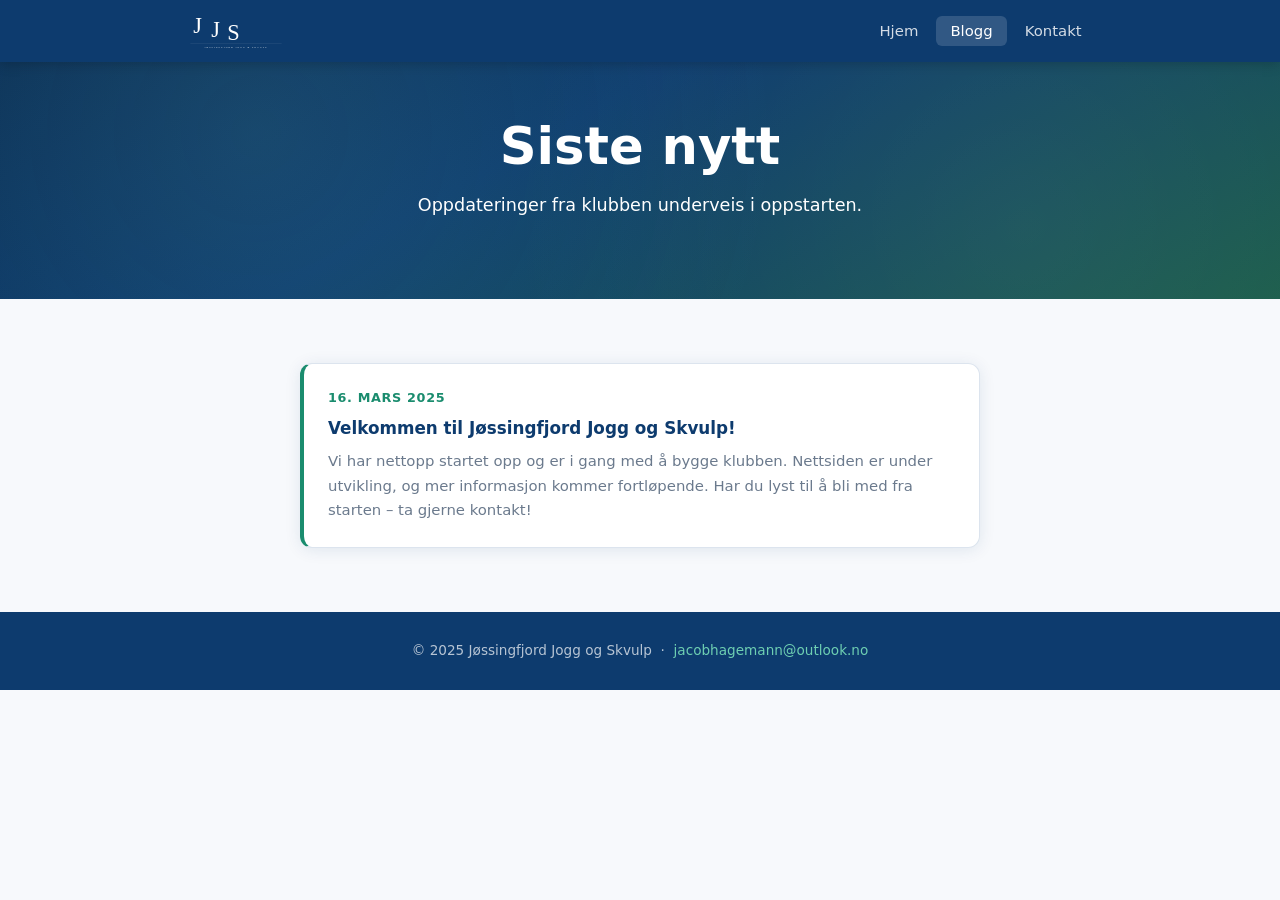
==== commit 3f7a132e: "Legg til logo (SVG) i nav og hero" ====
--- a/blogg.html
+++ b/blogg.html
@@ -11,7 +11,9 @@
 
 <nav>
   <div class="nav-inner">
-    <a href="index.html" class="nav-logo">Jøssingfjord <span>Jogg & Skvulp</span></a>
+    <a href="index.html" class="nav-logo">
+      <img src="img/logo-white.svg" alt="Jøssingfjord Jogg og Skvulp">
+    </a>
     <ul class="nav-links">
       <li><a href="index.html">Hjem</a></li>
       <li><a href="blogg.html" class="active">Blogg</a></li>
--- a/css/style.css
+++ b/css/style.css
@@ -7,8 +7,8 @@
   --text: #1e2a3a;
   --muted: #6b7a8d;
   --border: #dce4ee;
-  --shadow: 0 2px 12px rgba(13, 59, 110, 0.10);
-  --radius: 10px;
+  --shadow: 0 2px 16px rgba(13, 59, 110, 0.10);
+  --radius: 12px;
 }
 
 * { box-sizing: border-box; margin: 0; padding: 0; }
@@ -21,51 +21,48 @@
   line-height: 1.6;
 }
 
-/* NAV */
+/* ---- NAV ---- */
 nav {
   background: var(--primary);
   position: sticky;
   top: 0;
-  z-index: 100;
-  box-shadow: 0 2px 8px rgba(0,0,0,0.18);
+  z-index: 200;
+  box-shadow: 0 2px 12px rgba(0,0,0,0.2);
 }
 
 .nav-inner {
-  max-width: 900px;
+  max-width: 960px;
   margin: 0 auto;
   display: flex;
   align-items: center;
   justify-content: space-between;
   padding: 0 1.5rem;
-  height: 60px;
+  height: 62px;
 }
 
 .nav-logo {
-  color: var(--white);
-  font-size: 1rem;
-  font-weight: 700;
+  display: flex;
+  align-items: center;
   text-decoration: none;
 }
 
-.nav-logo span { color: #6ecfb2; }
-
-.nav-links {
-  display: flex;
-  gap: 0.25rem;
-  list-style: none;
-}
+.nav-logo img {
+  height: 44px;
+  width: auto;
+  display: block;
+}
+
+.nav-links { display: flex; gap: 0.2rem; list-style: none; }
 
 .nav-links a {
-  color: rgba(255,255,255,0.85);
+  color: rgba(255,255,255,0.82);
   text-decoration: none;
-  padding: 0.4rem 0.85rem;
+  padding: 0.4rem 0.9rem;
   border-radius: 6px;
   font-size: 0.93rem;
   transition: background 0.2s, color 0.2s;
 }
-
-.nav-links a:hover,
-.nav-links a.active {
+.nav-links a:hover, .nav-links a.active {
   background: rgba(255,255,255,0.15);
   color: #fff;
 }
@@ -78,71 +75,146 @@
   padding: 0.5rem;
 }
 .hamburger span {
+  display: block; width: 24px; height: 2px;
+  background: white; border-radius: 2px; transition: 0.3s;
+}
+
+/* ---- HERO ---- */
+.hero {
+  background: linear-gradient(150deg, #0a2e57 0%, #0d3b6e 40%, #1a5c4a 100%);
+  color: white;
+  text-align: center;
+  padding: 6rem 1.5rem 5rem;
+  position: relative;
+  overflow: hidden;
+}
+
+/* Animated wave at bottom of hero */
+.hero-wave {
+  position: absolute;
+  bottom: -1px;
+  left: 0;
+  width: 100%;
+  line-height: 0;
+}
+
+.hero-wave svg {
   display: block;
-  width: 24px;
-  height: 2px;
-  background: white;
-  border-radius: 2px;
-}
-
-/* HERO */
-.hero {
-  background: linear-gradient(135deg, var(--primary) 0%, #1a5276 55%, var(--accent) 100%);
-  color: white;
-  text-align: center;
-  padding: 5rem 1.5rem 4.5rem;
+  width: 100%;
+}
+
+/* Floating particles in hero */
+.hero::before {
+  content: '';
+  position: absolute;
+  inset: 0;
+  background-image:
+    radial-gradient(circle at 20% 30%, rgba(110,207,178,0.12) 0%, transparent 50%),
+    radial-gradient(circle at 80% 70%, rgba(255,255,255,0.05) 0%, transparent 50%);
+  pointer-events: none;
+}
+
+.hero-content { position: relative; }
+
+.hero-logo {
+  width: min(340px, 80vw);
+  margin: 0 auto 1.5rem;
+  display: block;
+  animation: fadeDown 0.7s ease both;
+  filter: drop-shadow(0 4px 16px rgba(0,0,0,0.25));
 }
 
 .hero-badge {
   display: inline-block;
-  background: rgba(255,255,255,0.15);
-  border: 1px solid rgba(255,255,255,0.3);
+  background: rgba(110,207,178,0.2);
+  border: 1px solid rgba(110,207,178,0.4);
   border-radius: 20px;
   padding: 0.3rem 1rem;
-  font-size: 0.82rem;
-  letter-spacing: 0.08em;
+  font-size: 0.8rem;
+  letter-spacing: 0.1em;
   text-transform: uppercase;
   margin-bottom: 1.2rem;
+  color: #a8e6d4;
+  animation: fadeDown 0.6s ease both;
 }
 
 .hero h1 {
-  font-size: clamp(1.9rem, 5vw, 3rem);
+  font-size: clamp(2rem, 5.5vw, 3.2rem);
   font-weight: 800;
-  line-height: 1.15;
+  line-height: 1.12;
   margin-bottom: 1rem;
+  animation: fadeDown 0.7s 0.1s ease both;
 }
 
 .hero p {
   font-size: 1.1rem;
-  opacity: 0.88;
-  max-width: 480px;
-  margin: 0 auto 0.5rem;
+  opacity: 0.85;
+  max-width: 460px;
+  margin: 0 auto 2rem;
+  animation: fadeDown 0.7s 0.2s ease both;
 }
 
 .hero-icons {
-  font-size: 2.2rem;
-  margin-bottom: 1.2rem;
-}
-
-/* STARTUP BANNER */
+  font-size: 2.4rem;
+  margin-bottom: 1.4rem;
+  display: flex;
+  justify-content: center;
+  gap: 1rem;
+  animation: fadeDown 0.7s 0.05s ease both;
+}
+
+.hero-icon-bounce {
+  display: inline-block;
+  animation: bounce 2.5s ease-in-out infinite;
+}
+.hero-icon-bounce:nth-child(2) { animation-delay: 0.4s; }
+
+@keyframes bounce {
+  0%, 100% { transform: translateY(0); }
+  50% { transform: translateY(-8px); }
+}
+
+.hero-btn {
+  display: inline-block;
+  background: #6ecfb2;
+  color: #0a2e57;
+  text-decoration: none;
+  padding: 0.8rem 2rem;
+  border-radius: 8px;
+  font-weight: 700;
+  font-size: 0.95rem;
+  transition: transform 0.2s, box-shadow 0.2s, background 0.2s;
+  animation: fadeDown 0.7s 0.3s ease both;
+}
+.hero-btn:hover {
+  transform: translateY(-2px);
+  box-shadow: 0 6px 20px rgba(110,207,178,0.4);
+  background: #89dbc4;
+}
+
+/* ---- STARTUP BANNER ---- */
 .startup-banner {
-  background: #fff8e6;
+  background: linear-gradient(90deg, #fff8e6, #fffbf0, #fff8e6);
   border-bottom: 1px solid #ffd97d;
   text-align: center;
-  padding: 0.75rem 1.5rem;
-  font-size: 0.9rem;
+  padding: 0.7rem 1.5rem;
+  font-size: 0.88rem;
   color: #7a5c00;
-}
-
-/* SECTIONS */
-.section { padding: 3.5rem 1.5rem; }
+  background-size: 200% 100%;
+  animation: shimmer 4s linear infinite;
+}
+
+@keyframes shimmer {
+  0% { background-position: 100% 0; }
+  100% { background-position: -100% 0; }
+}
+
+/* ---- SECTIONS ---- */
+.section { padding: 4rem 1.5rem; }
 .section-alt { background: var(--white); }
-.container { max-width: 900px; margin: 0 auto; }
-
-.section-header {
-  text-align: center;
-  margin-bottom: 2.5rem;
-}
+.container { max-width: 960px; margin: 0 auto; }
+
+.section-header { text-align: center; margin-bottom: 2.75rem; }
 
 .section-label {
   display: inline-block;
@@ -168,7 +240,7 @@
   margin-right: auto;
 }
 
-/* ACTIVITY CARDS */
+/* ---- ACTIVITY CARDS ---- */
 .activity-grid {
   display: grid;
   grid-template-columns: repeat(auto-fit, minmax(240px, 1fr));
@@ -182,9 +254,22 @@
   border: 1px solid var(--border);
   padding: 2rem 1.5rem;
   text-align: center;
-}
-
-.activity-icon { font-size: 2.5rem; margin-bottom: 0.9rem; }
+  transition: transform 0.25s, box-shadow 0.25s;
+  cursor: default;
+}
+
+.activity-card:hover {
+  transform: translateY(-5px);
+  box-shadow: 0 12px 32px rgba(13,59,110,0.14);
+}
+
+.activity-icon {
+  font-size: 2.6rem;
+  margin-bottom: 0.9rem;
+  display: block;
+  transition: transform 0.3s;
+}
+.activity-card:hover .activity-icon { transform: scale(1.15); }
 
 .activity-card h3 {
   color: var(--primary);
@@ -193,13 +278,125 @@
   font-weight: 700;
 }
 
-.activity-card p {
+.activity-card p { color: var(--muted); font-size: 0.93rem; line-height: 1.65; }
+
+/* ---- STARTUP SECTION ---- */
+.startup-box {
+  background: linear-gradient(135deg, var(--primary) 0%, #1a5c4a 100%);
+  border-radius: var(--radius);
+  color: white;
+  padding: 3rem 2.5rem;
+  text-align: center;
+  max-width: 620px;
+  margin: 0 auto;
+  box-shadow: 0 8px 32px rgba(13,59,110,0.18);
+}
+
+.startup-box h2 {
+  font-size: 1.7rem;
+  font-weight: 800;
+  margin-bottom: 0.75rem;
+}
+
+.startup-box p {
+  opacity: 0.88;
+  line-height: 1.75;
+  margin-bottom: 1.75rem;
+}
+
+.startup-btn {
+  display: inline-block;
+  background: #6ecfb2;
+  color: #0a2e57;
+  text-decoration: none;
+  padding: 0.75rem 1.8rem;
+  border-radius: 8px;
+  font-weight: 700;
+  transition: transform 0.2s, box-shadow 0.2s;
+}
+.startup-btn:hover {
+  transform: translateY(-2px);
+  box-shadow: 0 6px 16px rgba(110,207,178,0.35);
+}
+
+/* ---- MAP ---- */
+#map {
+  height: 380px;
+  border-radius: var(--radius);
+  box-shadow: var(--shadow);
+  border: 1px solid var(--border);
+  z-index: 1;
+}
+
+/* ---- CONTACT CARDS ---- */
+.contact-grid {
+  display: grid;
+  grid-template-columns: repeat(auto-fit, minmax(240px, 1fr));
+  gap: 1.25rem;
+  margin-bottom: 3rem;
+}
+
+.contact-card {
+  background: var(--white);
+  border-radius: var(--radius);
+  box-shadow: var(--shadow);
+  border: 1px solid var(--border);
+  padding: 1.75rem 1.5rem;
+  text-align: center;
+  transition: transform 0.25s, box-shadow 0.25s;
+}
+
+.contact-card:hover {
+  transform: translateY(-4px);
+  box-shadow: 0 10px 28px rgba(13,59,110,0.13);
+}
+
+.contact-avatar {
+  width: 60px;
+  height: 60px;
+  background: linear-gradient(135deg, var(--primary), var(--accent));
+  border-radius: 50%;
+  display: flex;
+  align-items: center;
+  justify-content: center;
+  font-size: 1.5rem;
+  margin: 0 auto 1rem;
+}
+
+.contact-card h3 {
+  color: var(--primary);
+  font-size: 1.05rem;
+  font-weight: 700;
+  margin-bottom: 0.2rem;
+}
+
+.contact-role {
+  font-size: 0.82rem;
+  color: var(--accent);
+  font-weight: 600;
+  text-transform: uppercase;
+  letter-spacing: 0.06em;
+  margin-bottom: 0.75rem;
+}
+
+.contact-card a {
+  display: inline-block;
   color: var(--muted);
-  font-size: 0.93rem;
-  line-height: 1.65;
-}
-
-/* BLOG */
+  font-size: 0.88rem;
+  text-decoration: none;
+  padding: 0.35rem 0.8rem;
+  border: 1.5px solid var(--border);
+  border-radius: 6px;
+  transition: border-color 0.2s, color 0.2s, background 0.2s;
+}
+
+.contact-card a:hover {
+  border-color: var(--accent);
+  color: var(--accent);
+  background: var(--light-accent);
+}
+
+/* ---- BLOG ---- */
 .blog-list { display: flex; flex-direction: column; gap: 1.25rem; }
 
 .blog-item {
@@ -207,13 +404,23 @@
   border-radius: var(--radius);
   box-shadow: var(--shadow);
   border: 1px solid var(--border);
+  border-left: 4px solid var(--accent);
   padding: 1.5rem;
+  transition: transform 0.2s, box-shadow 0.2s;
+}
+
+.blog-item:hover {
+  transform: translateX(4px);
+  box-shadow: 0 6px 20px rgba(13,59,110,0.12);
 }
 
 .blog-item-meta {
-  font-size: 0.82rem;
-  color: var(--muted);
-  margin-bottom: 0.4rem;
+  font-size: 0.8rem;
+  color: var(--accent);
+  font-weight: 600;
+  margin-bottom: 0.35rem;
+  text-transform: uppercase;
+  letter-spacing: 0.05em;
 }
 
 .blog-item h3 {
@@ -223,83 +430,51 @@
   margin-bottom: 0.5rem;
 }
 
-.blog-item p {
-  color: var(--muted);
-  font-size: 0.93rem;
-  line-height: 1.65;
-}
-
-.blog-empty {
-  text-align: center;
-  padding: 3rem 1.5rem;
-  color: var(--muted);
-  background: var(--white);
-  border-radius: var(--radius);
-  border: 2px dashed var(--border);
-}
-
-.blog-empty .empty-icon { font-size: 2.5rem; margin-bottom: 1rem; }
-
-/* CONTACT */
-.contact-simple {
-  text-align: center;
-  max-width: 480px;
-  margin: 0 auto;
-}
-
-.contact-simple h3 {
-  color: var(--primary);
-  font-size: 1.1rem;
-  margin-bottom: 0.5rem;
-}
-
-.contact-simple p {
-  color: var(--muted);
-  margin-bottom: 1.5rem;
-}
-
-.contact-email-link {
-  display: inline-block;
-  background: var(--primary);
-  color: white;
-  text-decoration: none;
-  padding: 0.8rem 2rem;
-  border-radius: 8px;
-  font-weight: 600;
-  font-size: 1rem;
-  transition: background 0.2s;
-}
-
-.contact-email-link:hover {
-  background: var(--accent);
-}
-
-/* FOOTER */
+.blog-item p { color: var(--muted); font-size: 0.93rem; line-height: 1.65; }
+
+/* ---- SCROLL ANIMATIONS ---- */
+.reveal {
+  opacity: 0;
+  transform: translateY(24px);
+  transition: opacity 0.6s ease, transform 0.6s ease;
+}
+.reveal.visible {
+  opacity: 1;
+  transform: translateY(0);
+}
+.reveal-delay-1 { transition-delay: 0.1s; }
+.reveal-delay-2 { transition-delay: 0.2s; }
+.reveal-delay-3 { transition-delay: 0.3s; }
+
+/* ---- FADE ANIMATIONS ---- */
+@keyframes fadeDown {
+  from { opacity: 0; transform: translateY(-16px); }
+  to   { opacity: 1; transform: translateY(0); }
+}
+
+/* ---- FOOTER ---- */
 footer {
   background: var(--primary);
-  color: rgba(255,255,255,0.75);
+  color: rgba(255,255,255,0.7);
   text-align: center;
   padding: 1.75rem 1.5rem;
   font-size: 0.85rem;
 }
-
-footer a {
-  color: #6ecfb2;
-  text-decoration: none;
-}
-
-/* RESPONSIVE */
+footer a { color: #6ecfb2; text-decoration: none; }
+footer a:hover { text-decoration: underline; }
+
+/* ---- RESPONSIVE ---- */
 @media (max-width: 600px) {
   .nav-links {
     display: none;
     flex-direction: column;
     position: absolute;
-    top: 60px;
-    left: 0; right: 0;
+    top: 62px; left: 0; right: 0;
     background: var(--primary);
     padding: 1rem;
-    box-shadow: 0 4px 12px rgba(0,0,0,0.2);
+    box-shadow: 0 4px 16px rgba(0,0,0,0.2);
   }
   .nav-links.open { display: flex; }
   .hamburger { display: flex; }
-}
+  .startup-box { padding: 2rem 1.5rem; }
+}
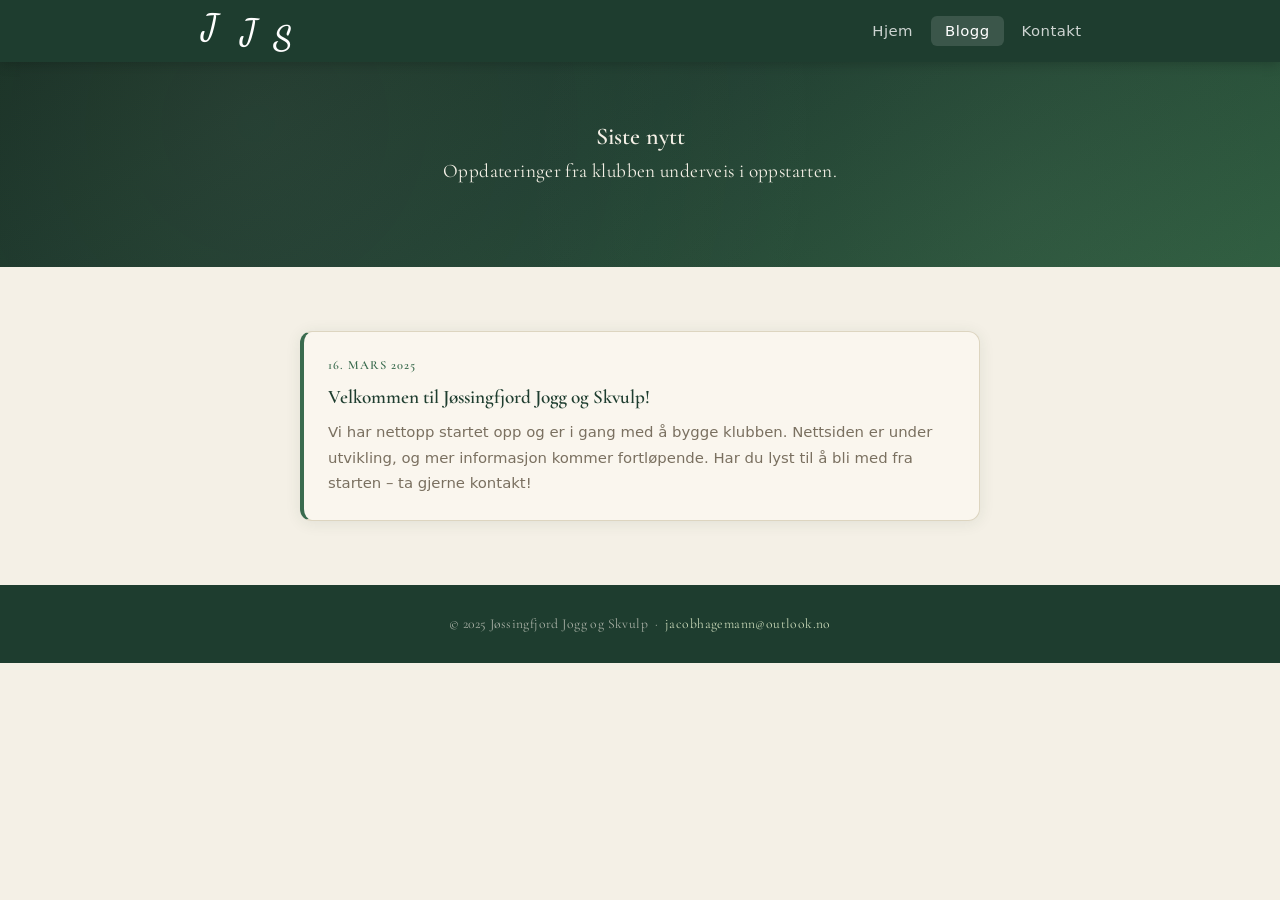
==== commit 227a12d6: "Oppdater logo til Dancing Script font, inline SVG" ====
--- a/blogg.html
+++ b/blogg.html
@@ -12,7 +12,11 @@
 <nav>
   <div class="nav-inner">
     <a href="index.html" class="nav-logo">
-      <img src="img/logo-white.svg" alt="Jøssingfjord Jogg og Skvulp">
+      <svg viewBox="0 0 220 80" xmlns="http://www.w3.org/2000/svg" style="height:52px;width:auto;">
+        <text x="38" y="52" font-family="'Dancing Script', cursive" font-size="56" font-weight="700" fill="white" text-anchor="middle">J</text>
+        <text x="98" y="60" font-family="'Dancing Script', cursive" font-size="56" font-weight="700" fill="white" text-anchor="middle">J</text>
+        <text x="152" y="68" font-family="'Dancing Script', cursive" font-size="52" font-weight="700" fill="white" text-anchor="middle">S</text>
+      </svg>
     </a>
     <ul class="nav-links">
       <li><a href="index.html">Hjem</a></li>
--- a/css/style.css
+++ b/css/style.css
@@ -1,14 +1,17 @@
+@import url('https://fonts.googleapis.com/css2?family=Dancing+Script:wght@700&family=Cormorant+Garamond:wght@500&display=swap');
+@import url('https://fonts.googleapis.com/css2?family=Cormorant+Garamond:wght@400;600&family=Great+Vibes&display=swap');
+
 :root {
-  --primary: #0d3b6e;
-  --accent: #1a8c6e;
-  --light-accent: #e8f5f1;
-  --bg: #f7f9fc;
-  --white: #ffffff;
-  --text: #1e2a3a;
-  --muted: #6b7a8d;
-  --border: #dce4ee;
-  --shadow: 0 2px 16px rgba(13, 59, 110, 0.10);
-  --radius: 12px;
+  --primary: #1e3d2f;
+  --accent:  #3a6b4e;
+  --light-accent: #edf3ee;
+  --bg:      #f4f0e6;        /* varm krem bakgrunn */
+  --surface: #faf6ee;        /* eggehvit – aldri ren hvit */
+  --text:    #1e3d2f;
+  --muted:   #7a7060;
+  --border:  #ddd5c0;
+  --shadow:  0 2px 16px rgba(30, 61, 47, 0.09);
+  --radius:  12px;
 }
 
 * { box-sizing: border-box; margin: 0; padding: 0; }
@@ -19,6 +22,11 @@
   background: var(--bg);
   color: var(--text);
   line-height: 1.6;
+}
+
+h1, h2, h3 {
+  font-family: 'Cormorant Garamond', Georgia, serif;
+  font-weight: 600;
 }
 
 /* ---- NAV ---- */
@@ -45,7 +53,6 @@
   align-items: center;
   text-decoration: none;
 }
-
 .nav-logo img {
   height: 44px;
   width: auto;
@@ -55,15 +62,16 @@
 .nav-links { display: flex; gap: 0.2rem; list-style: none; }
 
 .nav-links a {
-  color: rgba(255,255,255,0.82);
+  color: rgba(255,255,255,0.78);
   text-decoration: none;
   padding: 0.4rem 0.9rem;
   border-radius: 6px;
   font-size: 0.93rem;
+  letter-spacing: 0.03em;
   transition: background 0.2s, color 0.2s;
 }
 .nav-links a:hover, .nav-links a.active {
-  background: rgba(255,255,255,0.15);
+  background: rgba(255,255,255,0.13);
   color: #fff;
 }
 
@@ -81,38 +89,30 @@
 
 /* ---- HERO ---- */
 .hero {
-  background: linear-gradient(150deg, #0a2e57 0%, #0d3b6e 40%, #1a5c4a 100%);
-  color: white;
+  background: linear-gradient(150deg, #162e22 0%, #1e3d2f 45%, #2d5c3e 100%);
+  color: #f4f0e6;
   text-align: center;
   padding: 6rem 1.5rem 5rem;
   position: relative;
   overflow: hidden;
 }
 
-/* Animated wave at bottom of hero */
-.hero-wave {
-  position: absolute;
-  bottom: -1px;
-  left: 0;
-  width: 100%;
-  line-height: 0;
-}
-
-.hero-wave svg {
-  display: block;
-  width: 100%;
-}
-
-/* Floating particles in hero */
 .hero::before {
   content: '';
   position: absolute;
   inset: 0;
   background-image:
-    radial-gradient(circle at 20% 30%, rgba(110,207,178,0.12) 0%, transparent 50%),
-    radial-gradient(circle at 80% 70%, rgba(255,255,255,0.05) 0%, transparent 50%);
+    radial-gradient(circle at 20% 30%, rgba(244,240,230,0.06) 0%, transparent 55%),
+    radial-gradient(circle at 80% 70%, rgba(244,240,230,0.04) 0%, transparent 50%);
   pointer-events: none;
 }
+
+.hero-wave {
+  position: absolute;
+  bottom: -1px; left: 0;
+  width: 100%; line-height: 0;
+}
+.hero-wave svg { display: block; width: 100%; }
 
 .hero-content { position: relative; }
 
@@ -120,42 +120,38 @@
   width: min(340px, 80vw);
   margin: 0 auto 1.5rem;
   display: block;
-  animation: fadeDown 0.7s ease both;
-  filter: drop-shadow(0 4px 16px rgba(0,0,0,0.25));
+  animation: fadeDown 0.8s ease both;
+  filter: drop-shadow(0 4px 18px rgba(0,0,0,0.3));
 }
 
 .hero-badge {
   display: inline-block;
-  background: rgba(110,207,178,0.2);
-  border: 1px solid rgba(110,207,178,0.4);
+  background: rgba(244,240,230,0.12);
+  border: 1px solid rgba(244,240,230,0.25);
   border-radius: 20px;
   padding: 0.3rem 1rem;
-  font-size: 0.8rem;
-  letter-spacing: 0.1em;
+  font-size: 0.78rem;
+  letter-spacing: 0.12em;
   text-transform: uppercase;
   margin-bottom: 1.2rem;
-  color: #a8e6d4;
+  color: #c8d8b8;
   animation: fadeDown 0.6s ease both;
-}
-
-.hero h1 {
-  font-size: clamp(2rem, 5.5vw, 3.2rem);
-  font-weight: 800;
-  line-height: 1.12;
-  margin-bottom: 1rem;
-  animation: fadeDown 0.7s 0.1s ease both;
+  font-family: 'Cormorant Garamond', Georgia, serif;
 }
 
 .hero p {
   font-size: 1.1rem;
-  opacity: 0.85;
+  opacity: 0.82;
   max-width: 460px;
   margin: 0 auto 2rem;
   animation: fadeDown 0.7s 0.2s ease both;
+  font-family: 'Cormorant Garamond', Georgia, serif;
+  font-size: 1.2rem;
+  letter-spacing: 0.02em;
 }
 
 .hero-icons {
-  font-size: 2.4rem;
+  font-size: 2.2rem;
   margin-bottom: 1.4rem;
   display: flex;
   justify-content: center;
@@ -165,9 +161,9 @@
 
 .hero-icon-bounce {
   display: inline-block;
-  animation: bounce 2.5s ease-in-out infinite;
-}
-.hero-icon-bounce:nth-child(2) { animation-delay: 0.4s; }
+  animation: bounce 2.8s ease-in-out infinite;
+}
+.hero-icon-bounce:nth-child(2) { animation-delay: 0.5s; }
 
 @keyframes bounce {
   0%, 100% { transform: translateY(0); }
@@ -176,32 +172,36 @@
 
 .hero-btn {
   display: inline-block;
-  background: #6ecfb2;
-  color: #0a2e57;
+  background: #c8d8b8;
+  color: #1e3d2f;
   text-decoration: none;
   padding: 0.8rem 2rem;
   border-radius: 8px;
-  font-weight: 700;
+  font-weight: 600;
   font-size: 0.95rem;
+  font-family: 'Cormorant Garamond', Georgia, serif;
+  font-size: 1.05rem;
+  letter-spacing: 0.04em;
   transition: transform 0.2s, box-shadow 0.2s, background 0.2s;
   animation: fadeDown 0.7s 0.3s ease both;
 }
 .hero-btn:hover {
   transform: translateY(-2px);
-  box-shadow: 0 6px 20px rgba(110,207,178,0.4);
-  background: #89dbc4;
+  box-shadow: 0 6px 20px rgba(0,0,0,0.2);
+  background: #daeaca;
 }
 
 /* ---- STARTUP BANNER ---- */
 .startup-banner {
-  background: linear-gradient(90deg, #fff8e6, #fffbf0, #fff8e6);
-  border-bottom: 1px solid #ffd97d;
-  text-align: center;
-  padding: 0.7rem 1.5rem;
-  font-size: 0.88rem;
-  color: #7a5c00;
+  background: linear-gradient(90deg, #ece5d2, #f5eed8, #ece5d2);
+  border-bottom: 1px solid #cfc0a0;
+  text-align: center;
+  padding: 0.65rem 1.5rem;
+  font-size: 0.87rem;
+  color: #6b5a30;
   background-size: 200% 100%;
-  animation: shimmer 4s linear infinite;
+  animation: shimmer 5s linear infinite;
+  letter-spacing: 0.02em;
 }
 
 @keyframes shimmer {
@@ -211,7 +211,7 @@
 
 /* ---- SECTIONS ---- */
 .section { padding: 4rem 1.5rem; }
-.section-alt { background: var(--white); }
+.section-alt { background: var(--surface); }
 .container { max-width: 960px; margin: 0 auto; }
 
 .section-header { text-align: center; margin-bottom: 2.75rem; }
@@ -219,17 +219,18 @@
 .section-label {
   display: inline-block;
   color: var(--accent);
-  font-weight: 700;
-  font-size: 0.78rem;
-  letter-spacing: 0.12em;
+  font-weight: 600;
+  font-size: 0.77rem;
+  letter-spacing: 0.14em;
   text-transform: uppercase;
   margin-bottom: 0.4rem;
+  font-family: 'Cormorant Garamond', Georgia, serif;
 }
 
 .section-header h2 {
-  font-size: clamp(1.5rem, 3vw, 2rem);
+  font-size: clamp(1.7rem, 3vw, 2.3rem);
   color: var(--primary);
-  font-weight: 800;
+  letter-spacing: 0.01em;
 }
 
 .section-header p {
@@ -238,6 +239,7 @@
   max-width: 520px;
   margin-left: auto;
   margin-right: auto;
+  font-size: 1rem;
 }
 
 /* ---- ACTIVITY CARDS ---- */
@@ -248,7 +250,7 @@
 }
 
 .activity-card {
-  background: var(--white);
+  background: var(--surface);
   border-radius: var(--radius);
   box-shadow: var(--shadow);
   border: 1px solid var(--border);
@@ -260,63 +262,70 @@
 
 .activity-card:hover {
   transform: translateY(-5px);
-  box-shadow: 0 12px 32px rgba(13,59,110,0.14);
+  box-shadow: 0 12px 32px rgba(30,61,47,0.13);
 }
 
 .activity-icon {
-  font-size: 2.6rem;
+  font-size: 2.5rem;
   margin-bottom: 0.9rem;
   display: block;
   transition: transform 0.3s;
 }
-.activity-card:hover .activity-icon { transform: scale(1.15); }
+.activity-card:hover .activity-icon { transform: scale(1.12); }
 
 .activity-card h3 {
   color: var(--primary);
-  font-size: 1.15rem;
+  font-size: 1.3rem;
   margin-bottom: 0.6rem;
-  font-weight: 700;
-}
-
-.activity-card p { color: var(--muted); font-size: 0.93rem; line-height: 1.65; }
-
-/* ---- STARTUP SECTION ---- */
+  letter-spacing: 0.01em;
+}
+
+.activity-card p { color: var(--muted); font-size: 0.93rem; line-height: 1.7; }
+
+/* ---- STARTUP BOX ---- */
 .startup-box {
-  background: linear-gradient(135deg, var(--primary) 0%, #1a5c4a 100%);
+  background: linear-gradient(135deg, #1e3d2f 0%, #2d5c3e 100%);
   border-radius: var(--radius);
-  color: white;
+  color: #f4f0e6;
   padding: 3rem 2.5rem;
   text-align: center;
   max-width: 620px;
   margin: 0 auto;
-  box-shadow: 0 8px 32px rgba(13,59,110,0.18);
+  box-shadow: 0 8px 32px rgba(30,61,47,0.2);
 }
 
 .startup-box h2 {
-  font-size: 1.7rem;
-  font-weight: 800;
+  font-size: 1.9rem;
   margin-bottom: 0.75rem;
+  color: #f4f0e6;
+  letter-spacing: 0.01em;
 }
 
 .startup-box p {
-  opacity: 0.88;
+  opacity: 0.85;
   line-height: 1.75;
   margin-bottom: 1.75rem;
+  font-family: 'Cormorant Garamond', Georgia, serif;
+  font-size: 1.1rem;
 }
 
 .startup-btn {
   display: inline-block;
-  background: #6ecfb2;
-  color: #0a2e57;
+  background: #c8d8b8;
+  color: #1e3d2f;
   text-decoration: none;
   padding: 0.75rem 1.8rem;
   border-radius: 8px;
-  font-weight: 700;
+  font-weight: 600;
+  font-family: 'Cormorant Garamond', Georgia, serif;
+  font-size: 1.05rem;
+  letter-spacing: 0.04em;
   transition: transform 0.2s, box-shadow 0.2s;
 }
 .startup-btn:hover {
   transform: translateY(-2px);
-  box-shadow: 0 6px 16px rgba(110,207,178,0.35);
+  box-shadow: 0 6px 16px rgba(0,0,0,0.18);
+  background: #daeaca;
 }
 
 /* ---- MAP ---- */
@@ -337,7 +346,7 @@
 }
 
 .contact-card {
-  background: var(--white);
+  background: var(--surface);
   border-radius: var(--radius);
   box-shadow: var(--shadow);
   border: 1px solid var(--border);
@@ -345,51 +354,46 @@
   text-align: center;
   transition: transform 0.25s, box-shadow 0.25s;
 }
-
 .contact-card:hover {
   transform: translateY(-4px);
-  box-shadow: 0 10px 28px rgba(13,59,110,0.13);
+  box-shadow: 0 10px 28px rgba(30,61,47,0.13);
 }
 
 .contact-avatar {
-  width: 60px;
-  height: 60px;
+  width: 60px; height: 60px;
   background: linear-gradient(135deg, var(--primary), var(--accent));
   border-radius: 50%;
-  display: flex;
-  align-items: center;
-  justify-content: center;
+  display: flex; align-items: center; justify-content: center;
   font-size: 1.5rem;
   margin: 0 auto 1rem;
 }
 
 .contact-card h3 {
   color: var(--primary);
-  font-size: 1.05rem;
-  font-weight: 700;
+  font-size: 1.2rem;
   margin-bottom: 0.2rem;
 }
 
 .contact-role {
-  font-size: 0.82rem;
+  font-size: 0.78rem;
   color: var(--accent);
   font-weight: 600;
   text-transform: uppercase;
-  letter-spacing: 0.06em;
+  letter-spacing: 0.09em;
   margin-bottom: 0.75rem;
+  font-family: 'Cormorant Garamond', Georgia, serif;
 }
 
 .contact-card a {
   display: inline-block;
   color: var(--muted);
-  font-size: 0.88rem;
+  font-size: 0.87rem;
   text-decoration: none;
   padding: 0.35rem 0.8rem;
   border: 1.5px solid var(--border);
   border-radius: 6px;
   transition: border-color 0.2s, color 0.2s, background 0.2s;
 }
-
 .contact-card a:hover {
   border-color: var(--accent);
   color: var(--accent);
@@ -400,7 +404,7 @@
 .blog-list { display: flex; flex-direction: column; gap: 1.25rem; }
 
 .blog-item {
-  background: var(--white);
+  background: var(--surface);
   border-radius: var(--radius);
   box-shadow: var(--shadow);
   border: 1px solid var(--border);
@@ -408,59 +412,56 @@
   padding: 1.5rem;
   transition: transform 0.2s, box-shadow 0.2s;
 }
-
 .blog-item:hover {
   transform: translateX(4px);
-  box-shadow: 0 6px 20px rgba(13,59,110,0.12);
+  box-shadow: 0 6px 20px rgba(30,61,47,0.11);
 }
 
 .blog-item-meta {
-  font-size: 0.8rem;
+  font-size: 0.78rem;
   color: var(--accent);
   font-weight: 600;
   margin-bottom: 0.35rem;
   text-transform: uppercase;
-  letter-spacing: 0.05em;
+  letter-spacing: 0.08em;
+  font-family: 'Cormorant Garamond', Georgia, serif;
 }
 
 .blog-item h3 {
   color: var(--primary);
-  font-size: 1.05rem;
-  font-weight: 700;
+  font-size: 1.2rem;
   margin-bottom: 0.5rem;
 }
 
-.blog-item p { color: var(--muted); font-size: 0.93rem; line-height: 1.65; }
+.blog-item p { color: var(--muted); font-size: 0.93rem; line-height: 1.7; }
 
 /* ---- SCROLL ANIMATIONS ---- */
 .reveal {
   opacity: 0;
-  transform: translateY(24px);
-  transition: opacity 0.6s ease, transform 0.6s ease;
-}
-.reveal.visible {
-  opacity: 1;
-  transform: translateY(0);
-}
+  transform: translateY(22px);
+  transition: opacity 0.65s ease, transform 0.65s ease;
+}
+.reveal.visible { opacity: 1; transform: translateY(0); }
 .reveal-delay-1 { transition-delay: 0.1s; }
 .reveal-delay-2 { transition-delay: 0.2s; }
 .reveal-delay-3 { transition-delay: 0.3s; }
 
-/* ---- FADE ANIMATIONS ---- */
 @keyframes fadeDown {
-  from { opacity: 0; transform: translateY(-16px); }
+  from { opacity: 0; transform: translateY(-14px); }
   to   { opacity: 1; transform: translateY(0); }
 }
 
 /* ---- FOOTER ---- */
 footer {
   background: var(--primary);
-  color: rgba(255,255,255,0.7);
+  color: rgba(244,240,230,0.65);
   text-align: center;
   padding: 1.75rem 1.5rem;
   font-size: 0.85rem;
-}
-footer a { color: #6ecfb2; text-decoration: none; }
+  font-family: 'Cormorant Garamond', Georgia, serif;
+  letter-spacing: 0.03em;
+}
+footer a { color: #c8d8b8; text-decoration: none; }
 footer a:hover { text-decoration: underline; }
 
 /* ---- RESPONSIVE ---- */
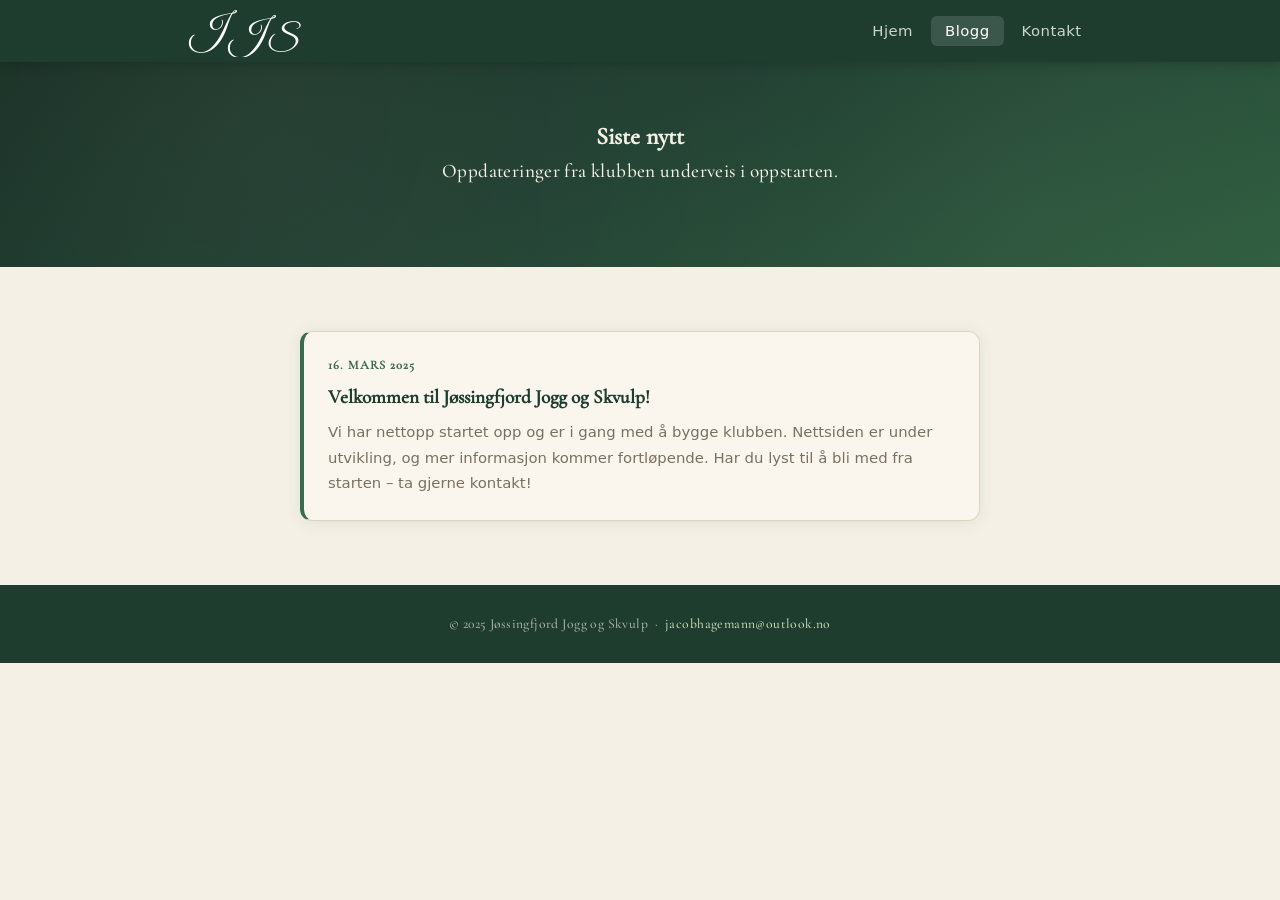
==== commit 4b6a44b1: "Lokal Great Vibes-font, fjern Google Fonts CDN, logo venter på fontlasting" ====
--- a/blogg.html
+++ b/blogg.html
@@ -12,10 +12,10 @@
 <nav>
   <div class="nav-inner">
     <a href="index.html" class="nav-logo">
-      <svg viewBox="0 0 220 80" xmlns="http://www.w3.org/2000/svg" style="height:52px;width:auto;">
-        <text x="38" y="52" font-family="'Dancing Script', cursive" font-size="56" font-weight="700" fill="white" text-anchor="middle">J</text>
-        <text x="98" y="60" font-family="'Dancing Script', cursive" font-size="56" font-weight="700" fill="white" text-anchor="middle">J</text>
-        <text x="152" y="68" font-family="'Dancing Script', cursive" font-size="52" font-weight="700" fill="white" text-anchor="middle">S</text>
+      <svg class="logo-svg" viewBox="0 0 220 80" xmlns="http://www.w3.org/2000/svg" style="height:52px;width:auto;opacity:0;transition:opacity 0.3s">
+        <text x="38" y="52" font-family="'Great Vibes', cursive" font-size="56" font-weight="400" fill="white" text-anchor="middle">J</text>
+        <text x="98" y="60" font-family="'Great Vibes', cursive" font-size="56" font-weight="400" fill="white" text-anchor="middle">J</text>
+        <text x="152" y="68" font-family="'Great Vibes', cursive" font-size="52" font-weight="400" fill="white" text-anchor="middle">S</text>
       </svg>
     </a>
     <ul class="nav-links">
--- a/css/style.css
+++ b/css/style.css
@@ -1,5 +1,15 @@
-@import url('https://fonts.googleapis.com/css2?family=Dancing+Script:wght@700&family=Cormorant+Garamond:wght@500&display=swap');
-@import url('https://fonts.googleapis.com/css2?family=Cormorant+Garamond:wght@400;600&family=Great+Vibes&display=swap');
+@font-face {
+  font-family: 'Great Vibes';
+  src: url('../fonts/GreatVibes.woff2') format('woff2');
+  font-weight: 400;
+  font-display: block;
+}
+@font-face {
+  font-family: 'Cormorant Garamond';
+  src: url('../fonts/CormorantGaramond.woff2') format('woff2');
+  font-weight: 500;
+  font-display: block;
+}
 
 :root {
   --primary: #1e3d2f;
